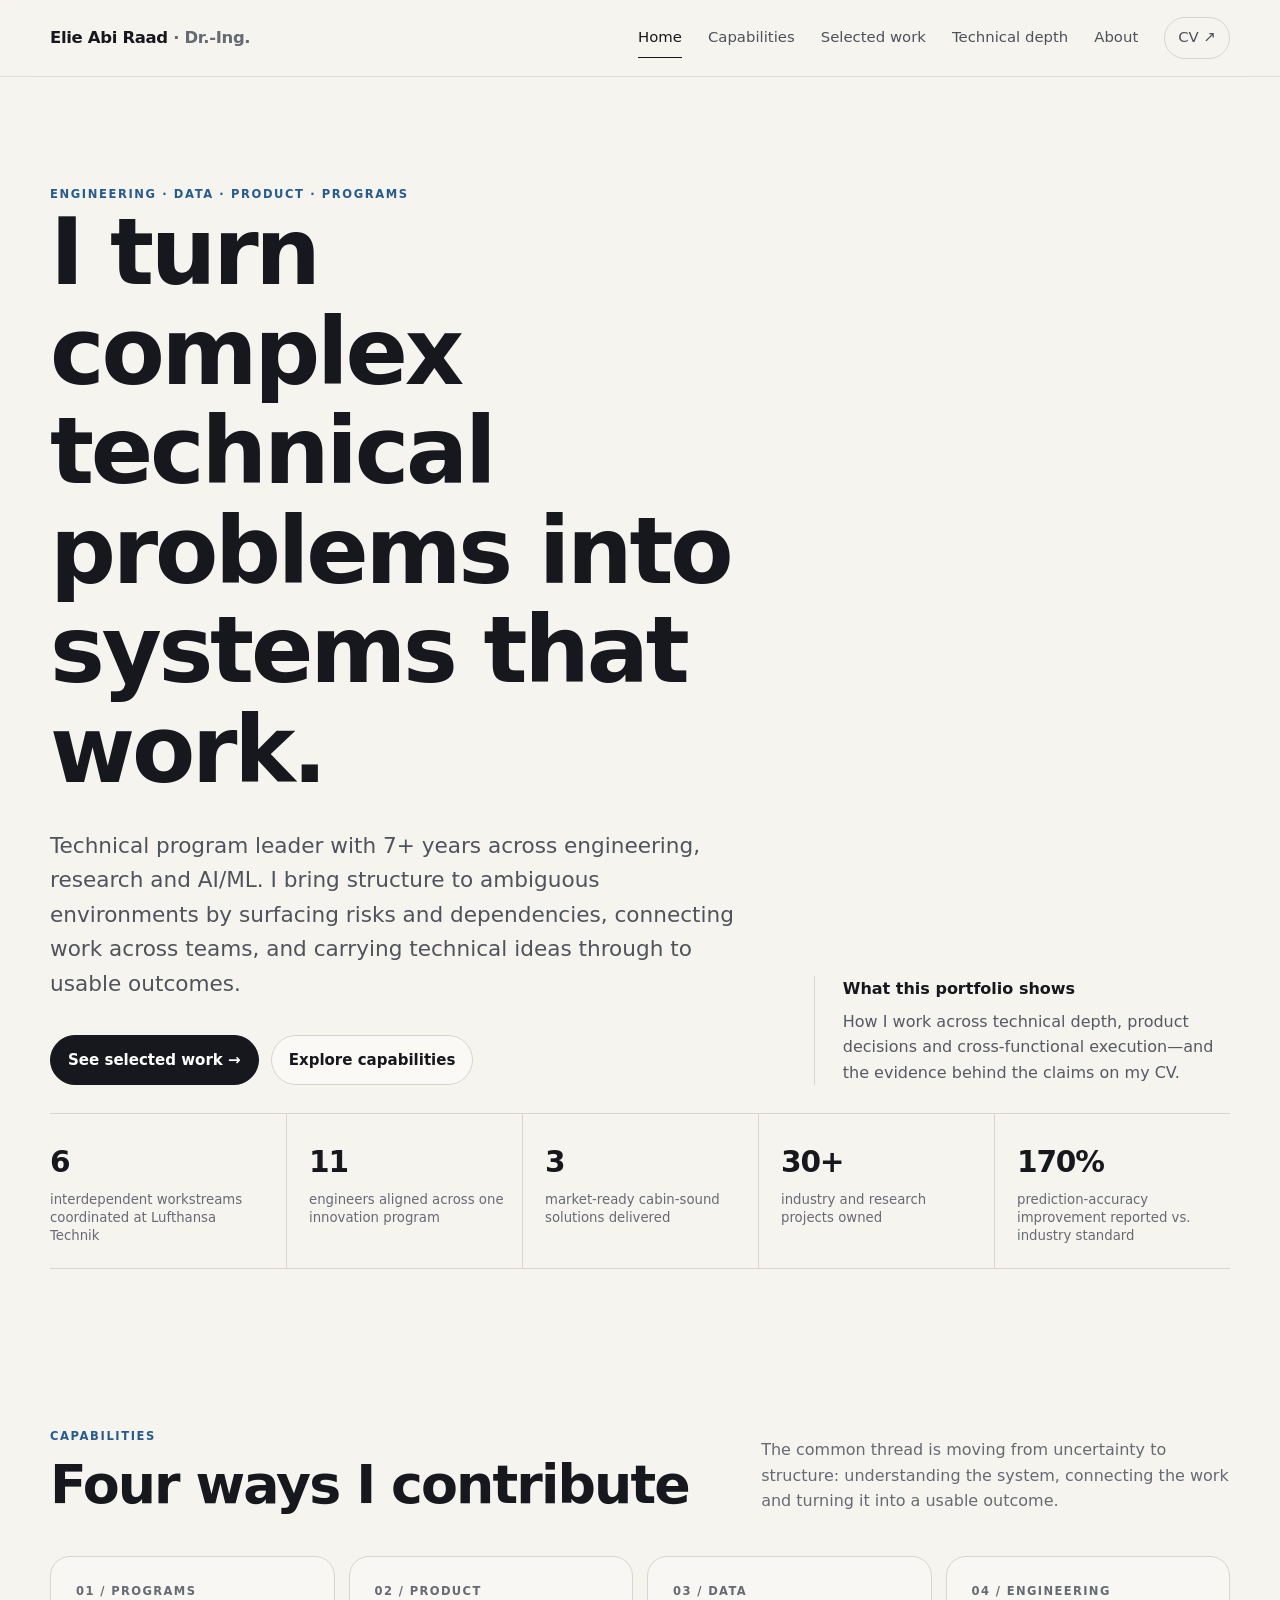
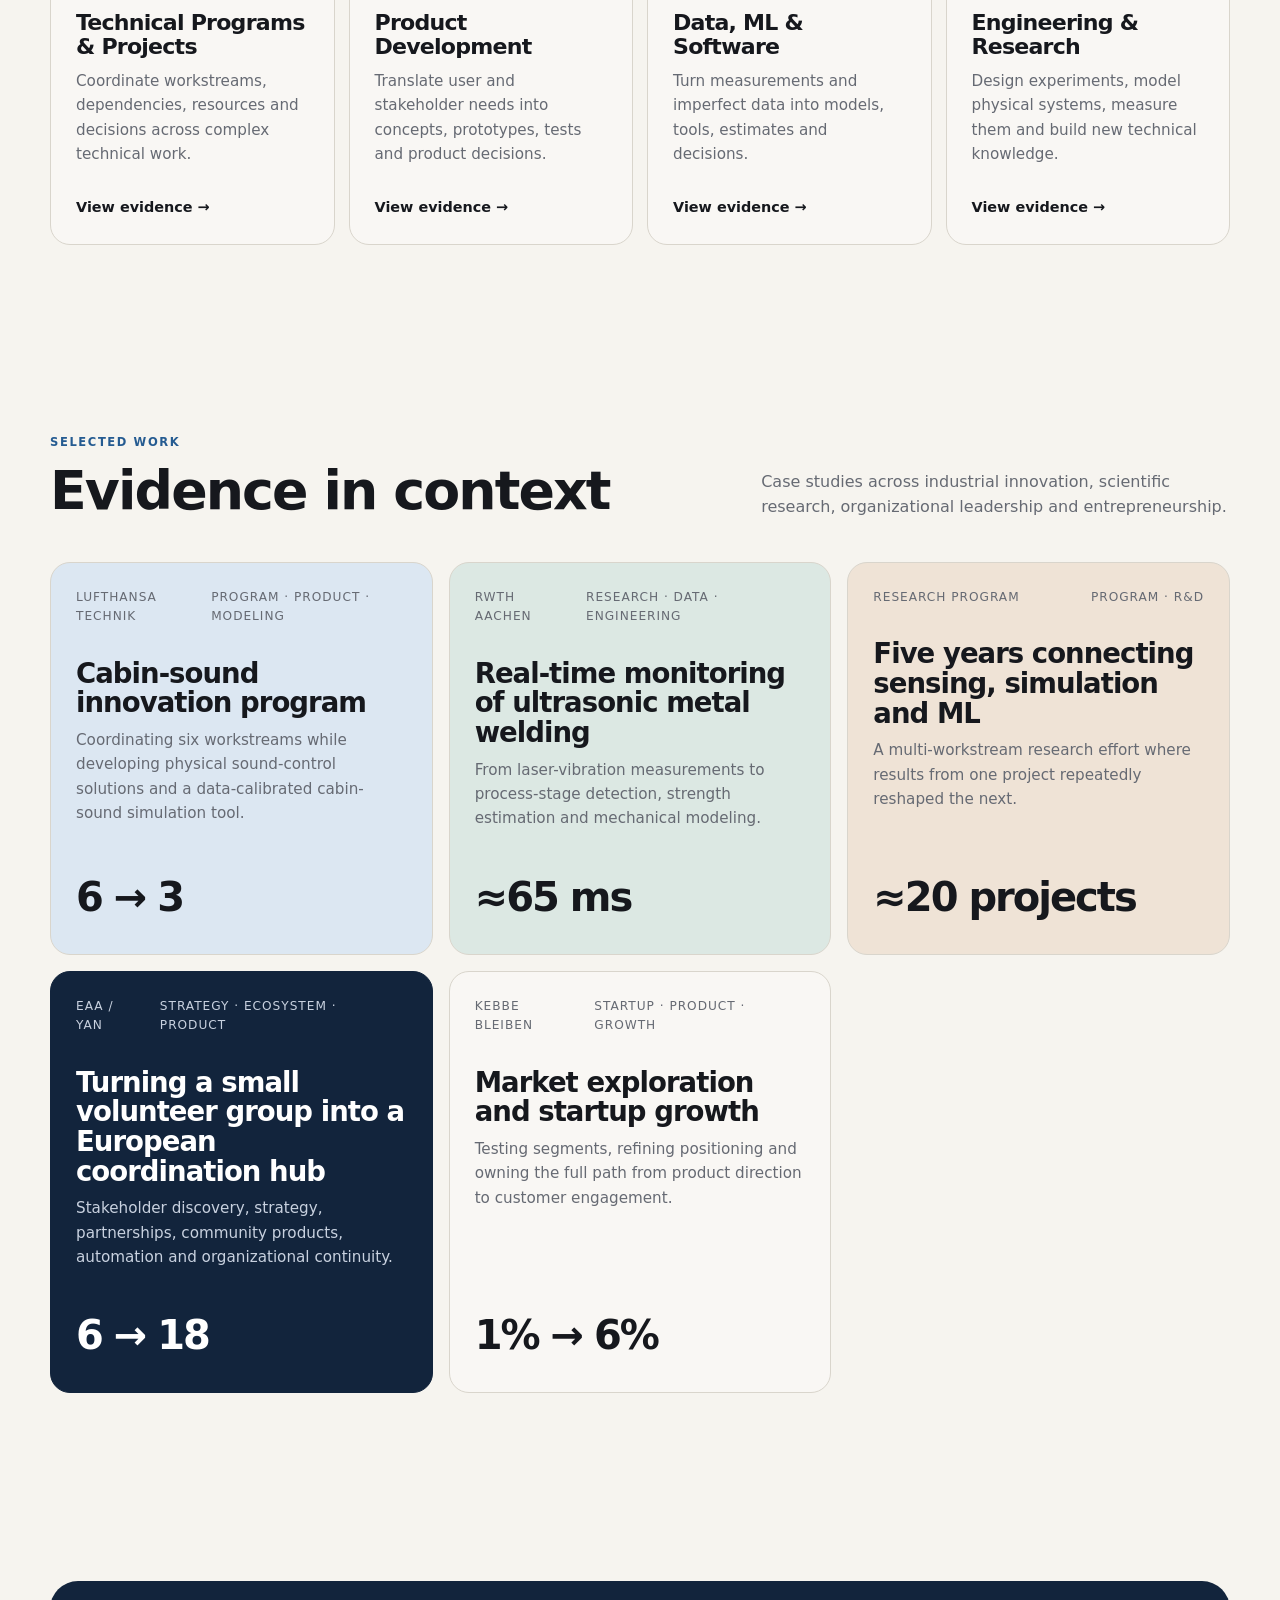
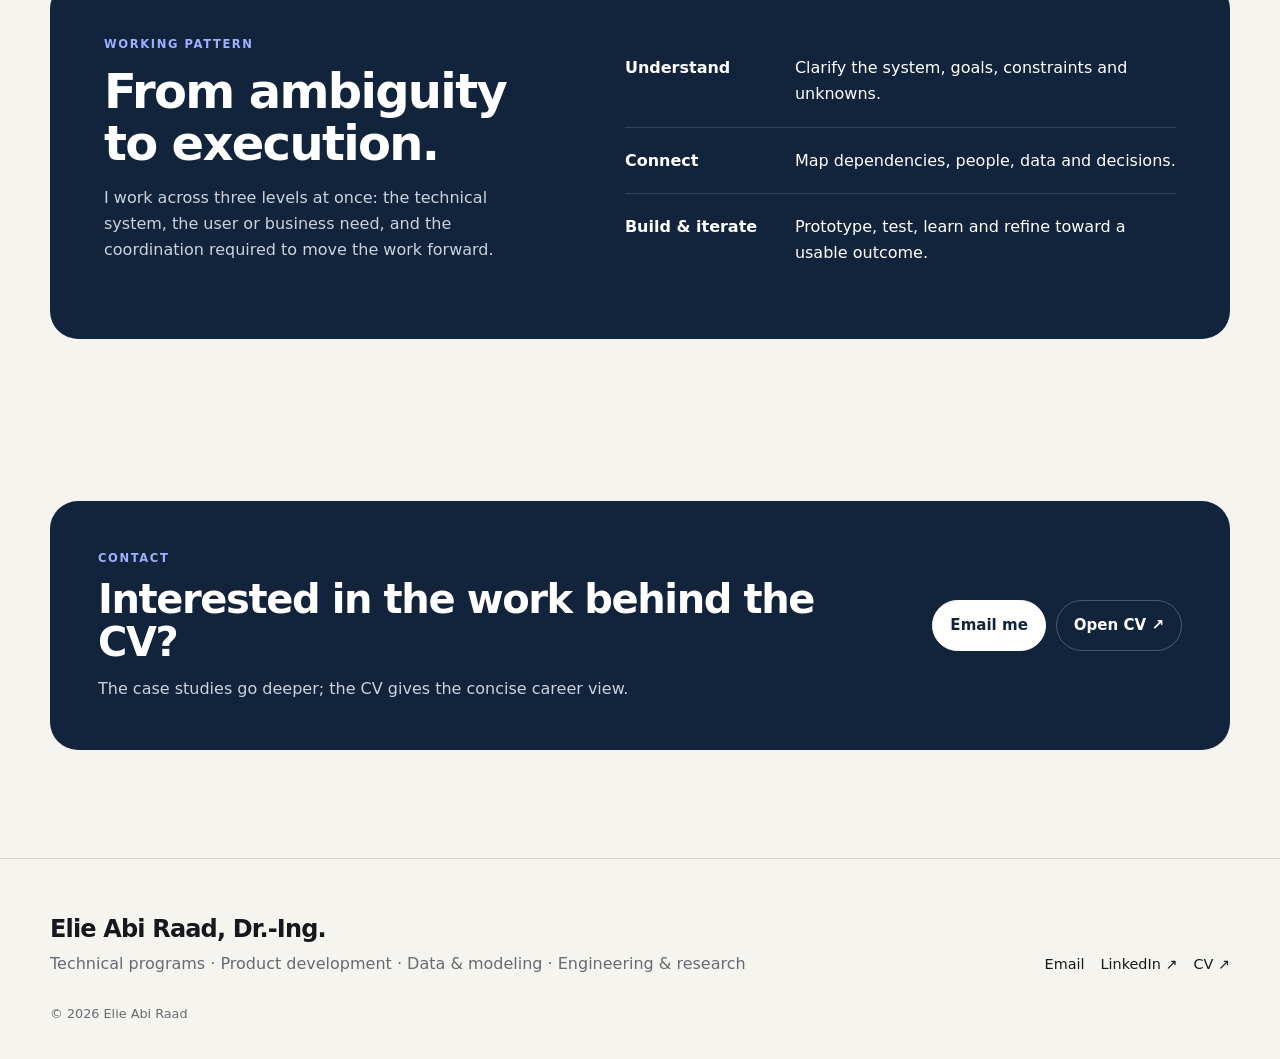
==== index.html @ b0525b2e "Add portfolio website" ====
<!doctype html><html lang="en"><head><meta charset="utf-8"><meta name="viewport" content="width=device-width,initial-scale=1"><title>Elie Abi Raad, Dr.-Ing. — Portfolio</title><meta name="description" content="Technical program, product, data and engineering portfolio of Elie Abi Raad, Dr.-Ing."><meta name="theme-color" content="#f6f4ef"><link rel="icon" href="assets/favicon.svg" type="image/svg+xml"><link rel="stylesheet" href="assets/styles.css"></head><body><nav class="nav"><div class="container nav-inner"><a class="brand" href="index.html">Elie Abi Raad <span>· Dr.-Ing.</span></a><button class="menu-btn" aria-label="Open navigation">☰</button><div class="nav-links"><a class="active" href="index.html">Home</a><a href="capabilities.html">Capabilities</a><a href="work.html">Selected work</a><a href="expertise.html">Technical depth</a><a href="about.html">About</a><a class="cv-link" href="Elie_Abi_Raad_CV.pdf" target="_blank">CV ↗</a></div></div></nav><main>
<section class="hero"><div class="container"><div class="hero-grid"><div><div class="kicker">Engineering · Data · Product · Programs</div><h1>I turn complex technical problems into systems that work.</h1><p class="lead">Technical program leader with 7+ years across engineering, research and AI/ML. I bring structure to ambiguous environments by surfacing risks and dependencies, connecting work across teams, and carrying technical ideas through to usable outcomes.</p><div class="hero-actions"><a class="btn primary" href="work.html">See selected work →</a><a class="btn ghost" href="capabilities.html">Explore capabilities</a></div></div><div class="hero-side"><strong>What this portfolio shows</strong>How I work across technical depth, product decisions and cross-functional execution—and the evidence behind the claims on my CV.</div></div><div class="proofbar"><div class="proof"><strong>6</strong><span>interdependent workstreams coordinated at Lufthansa Technik</span></div><div class="proof"><strong>11</strong><span>engineers aligned across one innovation program</span></div><div class="proof"><strong>3</strong><span>market-ready cabin-sound solutions delivered</span></div><div class="proof"><strong>30+</strong><span>industry and research projects owned</span></div><div class="proof"><strong>170%</strong><span>prediction-accuracy improvement reported vs. industry standard</span></div></div></div></section>
<section class="section"><div class="container"><div class="section-head"><div><div class="kicker">Capabilities</div><h2>Four ways I contribute</h2></div><p>The common thread is moving from uncertainty to structure: understanding the system, connecting the work and turning it into a usable outcome.</p></div><div class="grid-4">
<a class="card" href="capabilities.html#programs"><div><div class="num">01 / Programs</div><h3>Technical Programs &amp; Projects</h3><p>Coordinate workstreams, dependencies, resources and decisions across complex technical work.</p></div><span class="link">View evidence →</span></a>
<a class="card" href="capabilities.html#product"><div><div class="num">02 / Product</div><h3>Product Development</h3><p>Translate user and stakeholder needs into concepts, prototypes, tests and product decisions.</p></div><span class="link">View evidence →</span></a>
<a class="card" href="capabilities.html#data"><div><div class="num">03 / Data</div><h3>Data, ML &amp; Software</h3><p>Turn measurements and imperfect data into models, tools, estimates and decisions.</p></div><span class="link">View evidence →</span></a>
<a class="card" href="capabilities.html#engineering"><div><div class="num">04 / Engineering</div><h3>Engineering &amp; Research</h3><p>Design experiments, model physical systems, measure them and build new technical knowledge.</p></div><span class="link">View evidence →</span></a>
</div></div></section>
<section class="section"><div class="container"><div class="section-head"><div><div class="kicker">Selected work</div><h2>Evidence in context</h2></div><p>Case studies across industrial innovation, scientific research, organizational leadership and entrepreneurship.</p></div><div class="grid-3">
<a class="card project-card blue" href="work/lufthansa.html"><div><div class="eyebrow"><span>Lufthansa Technik</span><span>Program · Product · Modeling</span></div><h3>Cabin-sound innovation program</h3><p>Coordinating six workstreams while developing physical sound-control solutions and a data-calibrated cabin-sound simulation tool.</p></div><div class="metric">6 → 3</div></a>
<a class="card project-card green" href="work/usmw.html"><div><div class="eyebrow"><span>RWTH Aachen</span><span>Research · Data · Engineering</span></div><h3>Real-time monitoring of ultrasonic metal welding</h3><p>From laser-vibration measurements to process-stage detection, strength estimation and mechanical modeling.</p></div><div class="metric">≈65 ms</div></a>
<a class="card project-card warm" href="work/research-program.html"><div><div class="eyebrow"><span>Research program</span><span>Program · R&amp;D</span></div><h3>Five years connecting sensing, simulation and ML</h3><p>A multi-workstream research effort where results from one project repeatedly reshaped the next.</p></div><div class="metric">≈20 projects</div></a>
<a class="card project-card dark" href="work/yan.html"><div><div class="eyebrow"><span>EAA / YAN</span><span>Strategy · Ecosystem · Product</span></div><h3>Turning a small volunteer group into a European coordination hub</h3><p>Stakeholder discovery, strategy, partnerships, community products, automation and organizational continuity.</p></div><div class="metric">6 → 18</div></a>
<a class="card project-card" href="work/kebbe.html"><div><div class="eyebrow"><span>Kebbe Bleiben</span><span>Startup · Product · Growth</span></div><h3>Market exploration and startup growth</h3><p>Testing segments, refining positioning and owning the full path from product direction to customer engagement.</p></div><div class="metric">1% → 6%</div></a>
</div></div></section>
<section class="section"><div class="container"><div class="reading-path"><div><div class="kicker" style="color:#9eb0ff">Working pattern</div><h2 style="margin:12px 0 14px;font-size:3rem">From ambiguity to execution.</h2><p>I work across three levels at once: the technical system, the user or business need, and the coordination required to move the work forward.</p></div><div><div class="path-row"><strong>Understand</strong><span>Clarify the system, goals, constraints and unknowns.</span></div><div class="path-row"><strong>Connect</strong><span>Map dependencies, people, data and decisions.</span></div><div class="path-row"><strong>Build &amp; iterate</strong><span>Prototype, test, learn and refine toward a usable outcome.</span></div></div></div></div></section>
<section class="section tight"><div class="container"><div class="contact-card"><div><div class="kicker" style="color:#9eb0ff">Contact</div><h2 style="font-size:2.5rem;margin-top:10px">Interested in the work behind the CV?</h2><p>The case studies go deeper; the CV gives the concise career view.</p></div><div class="contact-links"><a class="btn primary" href="mailto:elie.abiraad.pm@gmail.com">Email me</a><a class="btn" href="Elie_Abi_Raad_CV.pdf" target="_blank">Open CV ↗</a></div></div></div></section>
</main><footer class="footer"><div class="container footer-grid"><div><h2>Elie Abi Raad, Dr.-Ing.</h2><p>Technical programs · Product development · Data &amp; modeling · Engineering &amp; research</p></div><div class="footer-links"><a href="mailto:elie.abiraad.pm@gmail.com">Email</a><a href="https://www.linkedin.com/in/elie-abi-raad" target="_blank" rel="noopener">LinkedIn ↗</a><a href="Elie_Abi_Raad_CV.pdf" target="_blank">CV ↗</a></div></div><div class="container small" style="margin-top:28px">© <span data-year></span> Elie Abi Raad</div></footer><script src="assets/script.js"></script></body></html>
---- assets/styles.css ----
:root{
  --bg:#f6f4ef; --paper:#fbfaf7; --ink:#16181d; --muted:#666a73; --line:#d9d5cc;
  --blue:#255b91; --blue2:#dce7f2; --navy:#12243c; --green:#315f54; --green2:#dce8e3;
  --warm:#8a5b34; --warm2:#efe3d6; --accent:#6c78c9; --shadow:0 18px 55px rgba(22,24,29,.08);
  --radius:20px; --max:1180px;
}
*{box-sizing:border-box}
html{scroll-behavior:smooth}
body{margin:0;background:var(--bg);color:var(--ink);font-family:Inter,ui-sans-serif,system-ui,-apple-system,BlinkMacSystemFont,"Segoe UI",sans-serif;line-height:1.6}
a{color:inherit;text-decoration:none}
img{display:block;max-width:100%}
button{font:inherit}
.container{width:min(var(--max),calc(100% - 40px));margin:0 auto}
.nav{position:sticky;top:0;z-index:50;background:rgba(246,244,239,.92);backdrop-filter:blur(14px);border-bottom:1px solid rgba(217,213,204,.7)}
.nav-inner{height:76px;display:flex;align-items:center;justify-content:space-between;gap:24px}
.brand{font-weight:760;letter-spacing:-.02em;font-size:1.03rem;white-space:nowrap}
.brand span{font-weight:560;color:var(--muted)}
.nav-links{display:flex;align-items:center;gap:26px;font-size:.93rem;color:#4d5159}
.nav-links a{padding:8px 0;border-bottom:1px solid transparent}
.nav-links a:hover,.nav-links a.active{color:var(--ink);border-bottom-color:var(--ink)}
.nav-links .cv-link{border:1px solid var(--line);padding:8px 13px;border-radius:999px}
.nav-links .cv-link:hover{border-color:var(--ink)}
.menu-btn{display:none;border:0;background:none;font-size:1.4rem;cursor:pointer}
.hero{padding:108px 0 64px}
.hero-grid{display:grid;grid-template-columns:1.25fr .75fr;gap:70px;align-items:end}
.kicker{text-transform:uppercase;letter-spacing:.14em;font-size:.72rem;font-weight:760;color:var(--blue)}
h1,h2,h3{margin:0;line-height:1.08;letter-spacing:-.035em}
h1{font-size:clamp(3.15rem,7.2vw,6.3rem);max-width:930px}
.hero .lead{font-size:clamp(1.1rem,2.1vw,1.35rem);color:#4f535b;max-width:730px;margin:28px 0 0}
.hero-side{border-left:1px solid var(--line);padding-left:28px;color:#555962}
.hero-side strong{display:block;color:var(--ink);font-size:1rem;margin-bottom:7px}
.hero-actions{display:flex;flex-wrap:wrap;gap:12px;margin-top:34px}
.btn{display:inline-flex;align-items:center;justify-content:center;gap:8px;padding:12px 17px;border-radius:999px;border:1px solid var(--line);font-weight:680;font-size:.94rem;transition:.18s ease}
.btn:hover{transform:translateY(-1px);border-color:#9f9a90}
.btn.primary{background:var(--ink);color:white;border-color:var(--ink)}
.btn.ghost{background:rgba(255,255,255,.4)}
.proofbar{display:grid;grid-template-columns:repeat(5,1fr);border-top:1px solid var(--line);border-bottom:1px solid var(--line);margin:28px 0 0}
.proof{padding:25px 18px 24px 0}
.proof+.proof{border-left:1px solid var(--line);padding-left:22px}
.proof strong{display:block;font-size:1.85rem;letter-spacing:-.04em}
.proof span{display:block;color:var(--muted);font-size:.83rem;line-height:1.35;margin-top:4px}
.section{padding:94px 0}
.section.tight{padding:68px 0}
.section-head{display:grid;grid-template-columns:1fr .72fr;gap:60px;align-items:end;margin-bottom:42px}
.section-head h2{font-size:clamp(2.25rem,4.2vw,4rem);margin-top:10px}
.section-head p{color:var(--muted);margin:0;max-width:520px}
.grid-4{display:grid;grid-template-columns:repeat(4,1fr);gap:14px}
.grid-3{display:grid;grid-template-columns:repeat(3,1fr);gap:16px}
.card{border:1px solid var(--line);border-radius:var(--radius);padding:25px;background:rgba(255,255,255,.28);min-height:250px;display:flex;flex-direction:column;justify-content:space-between;transition:.2s ease}
.card:hover{transform:translateY(-3px);box-shadow:var(--shadow);background:var(--paper)}
.card h3{font-size:1.38rem;margin:11px 0 10px}
.card p{color:var(--muted);margin:0;font-size:.95rem}
.num{font-size:.72rem;text-transform:uppercase;letter-spacing:.12em;color:var(--muted);font-weight:750}
.link{font-weight:700;font-size:.9rem;margin-top:30px}
.project-card{min-height:330px}
.project-card .eyebrow{display:flex;justify-content:space-between;gap:15px;color:var(--muted);font-size:.76rem;text-transform:uppercase;letter-spacing:.08em}
.project-card h3{font-size:1.72rem;margin-top:32px}
.project-card .metric{font-size:2.5rem;letter-spacing:-.05em;font-weight:760;margin-top:34px}
.project-card.blue{background:var(--blue2)} .project-card.green{background:var(--green2)} .project-card.warm{background:var(--warm2)} .project-card.dark{background:var(--navy);color:white;border-color:var(--navy)} .project-card.dark p,.project-card.dark .eyebrow{color:#c8d1df}
.reading-path{border-radius:28px;background:var(--navy);color:#fff;padding:54px;display:grid;grid-template-columns:.9fr 1.1fr;gap:70px}
.reading-path p{color:#cbd3de}
.path-row{display:grid;grid-template-columns:150px 1fr;gap:20px;padding:20px 0;border-bottom:1px solid rgba(255,255,255,.14)}
.path-row:last-child{border-bottom:0}
.page-hero{padding:96px 0 65px;border-bottom:1px solid var(--line)}
.page-hero h1{font-size:clamp(2.8rem,5.8vw,5.25rem);max-width:1000px;margin-top:12px}
.page-hero p{max-width:780px;font-size:1.15rem;color:var(--muted);margin:25px 0 0}
.cap-block{display:grid;grid-template-columns:.42fr 1fr;gap:70px;padding:62px 0;border-bottom:1px solid var(--line)}
.cap-block h2{font-size:2.25rem;margin-top:8px}
.cap-list{display:grid;grid-template-columns:1fr 1fr;gap:0 40px;padding:0;margin:0;list-style:none}
.cap-list li{padding:15px 0;border-bottom:1px solid var(--line)}
.evidence{display:flex;flex-wrap:wrap;gap:8px;margin-top:24px}
.pill,.tag{display:inline-flex;border:1px solid var(--line);border-radius:999px;padding:7px 11px;font-size:.79rem;background:rgba(255,255,255,.35)}
.pill:hover{border-color:var(--ink)}
.filters{display:flex;flex-wrap:wrap;gap:8px;margin-bottom:30px}
.filter-btn{border:1px solid var(--line);background:transparent;border-radius:999px;padding:8px 13px;cursor:pointer;color:#5f6269}
.filter-btn.active,.filter-btn:hover{background:var(--ink);color:white;border-color:var(--ink)}
.work-grid{display:grid;grid-template-columns:1fr 1fr;gap:16px}
.work-card{border:1px solid var(--line);border-radius:var(--radius);padding:28px;min-height:330px;display:flex;flex-direction:column;justify-content:space-between;background:rgba(255,255,255,.28);transition:.2s ease}
.work-card:hover{transform:translateY(-3px);box-shadow:var(--shadow);background:var(--paper)}
.work-card h3{font-size:1.75rem;margin:14px 0 14px}
.work-card p{color:var(--muted);margin:0}
.tags{display:flex;gap:7px;flex-wrap:wrap;margin-top:24px}
.work-card>strong{margin-top:32px}
.case-hero{padding:88px 0 54px}
.case-hero h1{font-size:clamp(2.8rem,6vw,5.5rem);max-width:1040px;margin-top:12px}
.case-sub{display:grid;grid-template-columns:1fr .58fr;gap:70px;margin-top:28px}
.case-sub .lead{font-size:1.18rem;color:#50545c;margin:0}
.case-meta{display:grid;grid-template-columns:1fr 1fr;gap:18px;border-left:1px solid var(--line);padding-left:28px}
.meta-item small{display:block;text-transform:uppercase;letter-spacing:.1em;color:var(--muted);font-size:.67rem;font-weight:740}.meta-item strong{display:block;margin-top:5px}
.case-body{display:grid;grid-template-columns:250px 1fr;gap:70px;padding:64px 0 95px}
.case-toc{position:sticky;top:105px;align-self:start;font-size:.86rem;color:var(--muted)}
.case-toc a{display:block;padding:8px 0}.case-toc a:hover{color:var(--ink)}
.case-content section{padding:0 0 72px;scroll-margin-top:105px}
.case-content h2{font-size:2.35rem;margin-bottom:20px}
.case-content h3{font-size:1.35rem;margin:30px 0 12px}
.case-content p{font-size:1.03rem;color:#474b53;max-width:820px}
.case-content ul{color:#474b53;padding-left:1.2rem;max-width:820px}
.case-content li{margin:8px 0}
.stat-grid{display:grid;grid-template-columns:repeat(4,1fr);gap:12px;margin:28px 0}
.stat{border:1px solid var(--line);border-radius:16px;padding:20px;background:rgba(255,255,255,.3)}
.stat strong{font-size:1.75rem;display:block;letter-spacing:-.04em}.stat span{font-size:.78rem;color:var(--muted);display:block;margin-top:4px}
.diagram{border:1px solid var(--line);border-radius:20px;padding:28px;background:var(--paper);margin:28px 0;overflow:auto}
.flow{display:flex;align-items:stretch;gap:8px;min-width:690px}
.flow .node{flex:1;border:1px solid var(--line);border-radius:14px;padding:15px;background:white;font-size:.85rem}.flow .arrow{align-self:center;color:#8b8d93;font-weight:800}
.program-map{display:grid;grid-template-columns:repeat(3,1fr);gap:10px;margin:28px 0}
.program-map .node{border:1px solid var(--line);border-radius:15px;padding:17px;background:rgba(255,255,255,.5)}
.program-map strong{display:block;margin-bottom:4px}.program-map span{font-size:.82rem;color:var(--muted)}
.callout{border-left:3px solid var(--blue);padding:4px 0 4px 22px;margin:28px 0;max-width:820px}.callout strong{display:block;margin-bottom:5px}.callout p{margin:0}
.figure-grid{display:grid;grid-template-columns:1fr 1fr;gap:16px;margin:30px 0}
.figure{border:1px solid var(--line);border-radius:18px;overflow:hidden;background:white}
.figure img{width:100%;height:320px;object-fit:cover;background:#fff}.figure.tall img{height:420px;object-fit:contain;padding:10px}
.figure figcaption{padding:13px 16px;color:var(--muted);font-size:.78rem;border-top:1px solid var(--line)}
.source-list{padding:0;margin:18px 0 0;list-style:none}.source-list li{padding:9px 0;border-bottom:1px solid var(--line)}.source-list a{text-decoration:underline;text-underline-offset:3px}
.expertise-grid{display:grid;grid-template-columns:repeat(2,1fr);gap:16px}
.expertise-card{border:1px solid var(--line);border-radius:20px;padding:28px;min-height:260px;background:rgba(255,255,255,.28)}
.expertise-card h3{font-size:1.65rem;margin:12px 0}.expertise-card p{color:var(--muted)}
.timeline{margin-top:35px}
.timeline-item{display:grid;grid-template-columns:180px 1fr;gap:32px;padding:25px 0;border-top:1px solid var(--line)}
.timeline-item .date{color:var(--muted);font-size:.88rem}.timeline-item h3{font-size:1.25rem;margin-bottom:7px}.timeline-item p{margin:0;color:var(--muted)}
.contact-card{border-radius:28px;background:var(--navy);color:white;padding:48px;display:grid;grid-template-columns:1fr auto;gap:40px;align-items:center}
.contact-card p{color:#cbd3de;margin:12px 0 0}.contact-links{display:flex;flex-wrap:wrap;gap:10px}.contact-card .btn{border-color:rgba(255,255,255,.24);color:white}.contact-card .btn.primary{background:white;color:var(--navy);border-color:white}
.footer{padding:58px 0 34px;border-top:1px solid var(--line);margin-top:40px}
.footer-grid{display:flex;justify-content:space-between;align-items:end;gap:30px}.footer h2{font-size:1.5rem}.footer p{color:var(--muted);margin:8px 0 0}.footer-links{display:flex;gap:16px;flex-wrap:wrap;font-size:.9rem}.small{font-size:.8rem;color:var(--muted)}
@media(max-width:900px){
  .menu-btn{display:block}.nav-links{display:none;position:absolute;left:20px;right:20px;top:68px;background:var(--paper);border:1px solid var(--line);border-radius:16px;padding:16px;box-shadow:var(--shadow);flex-direction:column;align-items:stretch;gap:3px}.nav-links.open{display:flex}.nav-links a{padding:10px 8px}
  .hero{padding-top:72px}.hero-grid,.section-head,.reading-path,.case-sub,.case-body,.cap-block,.contact-card{grid-template-columns:1fr;gap:30px}.hero-side,.case-meta{border-left:0;border-top:1px solid var(--line);padding:24px 0 0}.case-body{padding-top:38px}.case-toc{display:none}
  .grid-4{grid-template-columns:1fr 1fr}.grid-3{grid-template-columns:1fr 1fr}.proofbar{grid-template-columns:repeat(2,1fr)}.proof:nth-child(odd){border-left:0;padding-left:0}.proof:nth-child(even){border-left:1px solid var(--line);padding-left:18px}.proof:last-child{border-top:1px solid var(--line)}
  .stat-grid{grid-template-columns:1fr 1fr}.program-map{grid-template-columns:1fr 1fr}.work-grid{grid-template-columns:1fr}.figure-grid{grid-template-columns:1fr}.expertise-grid{grid-template-columns:1fr}.timeline-item{grid-template-columns:1fr;gap:5px}
}
@media(max-width:600px){
  .container{width:min(var(--max),calc(100% - 28px))}.nav-inner{height:68px}.brand{font-size:.92rem}.brand span{display:none}
  h1{font-size:3rem}.grid-4,.grid-3{grid-template-columns:1fr}.section{padding:70px 0}.proofbar{grid-template-columns:1fr}.proof,.proof:nth-child(even),.proof:nth-child(odd){border-left:0!important;border-top:1px solid var(--line);padding:18px 0}.proof:first-child{border-top:0}.cap-list{grid-template-columns:1fr}.stat-grid,.program-map{grid-template-columns:1fr}.reading-path{padding:32px}.path-row{grid-template-columns:1fr;gap:5px}.case-meta{grid-template-columns:1fr}.figure img{height:auto}.figure.tall img{height:auto}.contact-card{padding:32px}.footer-grid{align-items:flex-start;flex-direction:column}
}
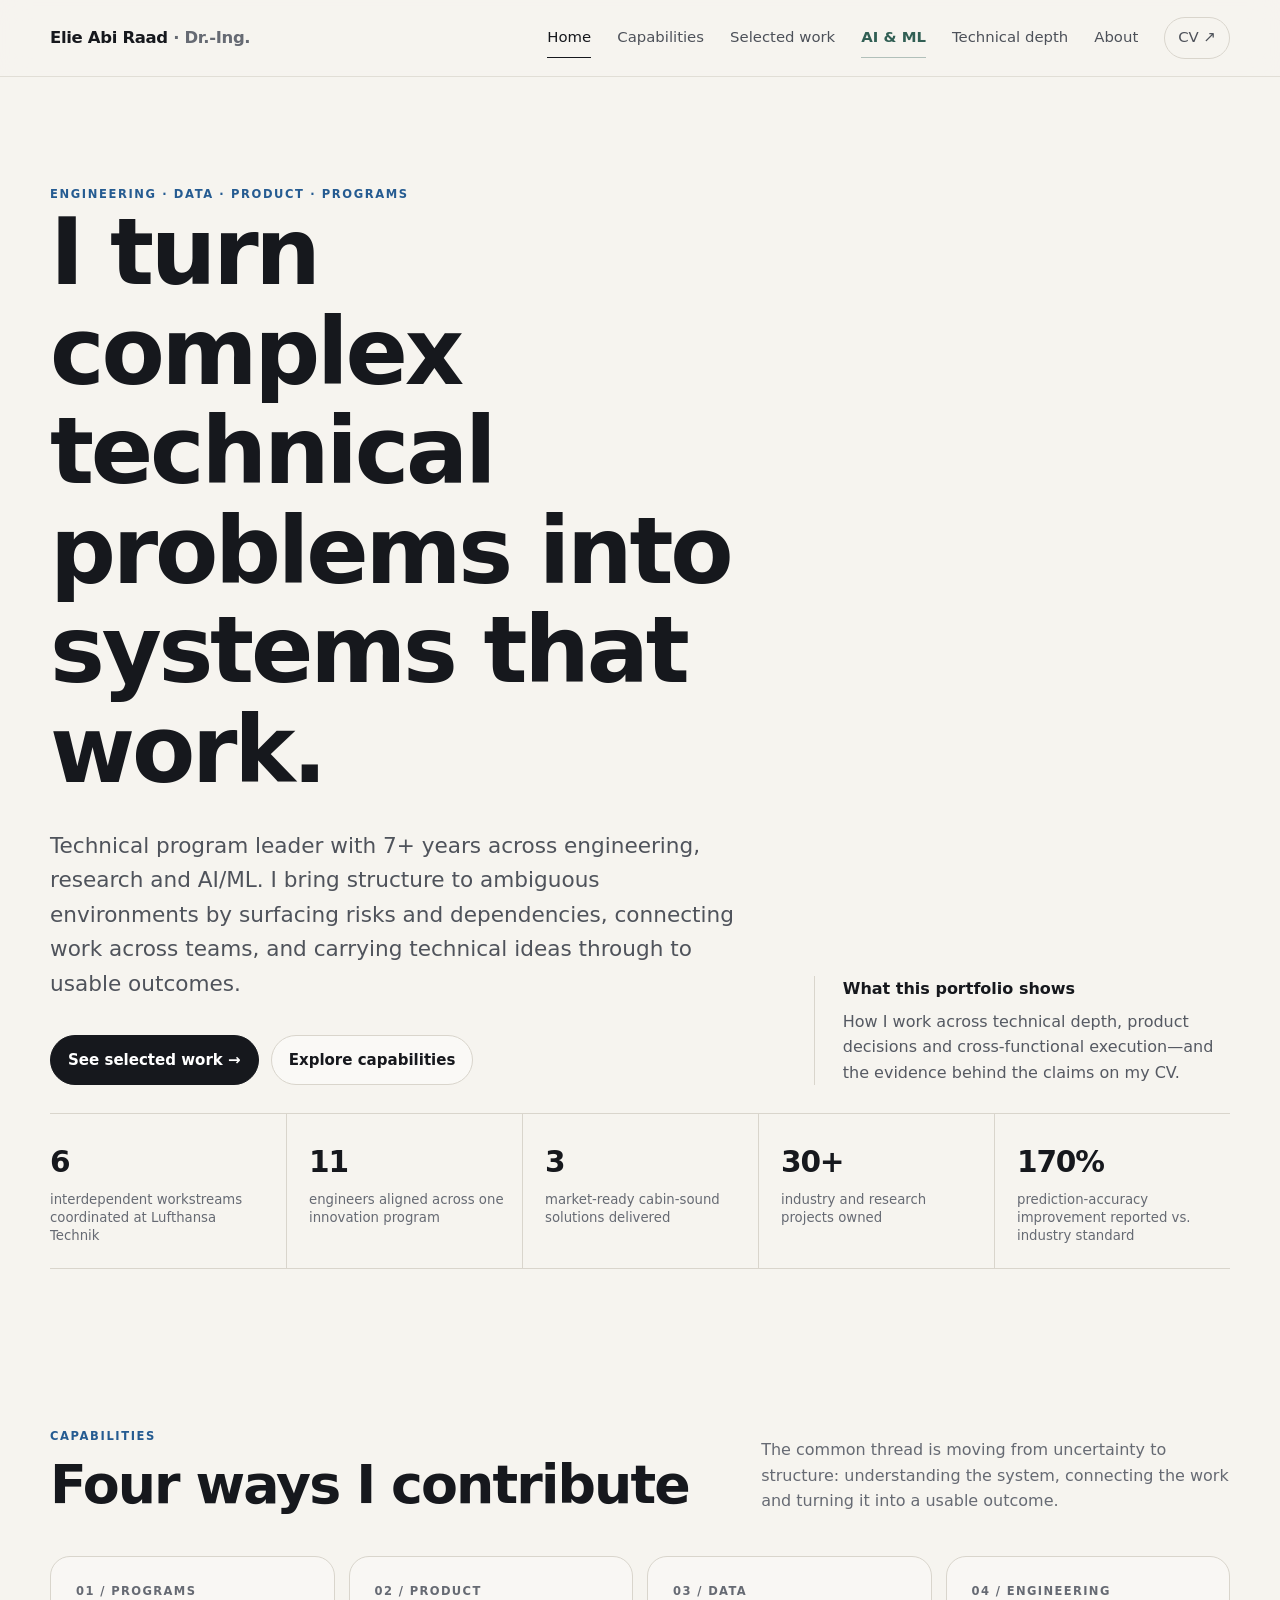
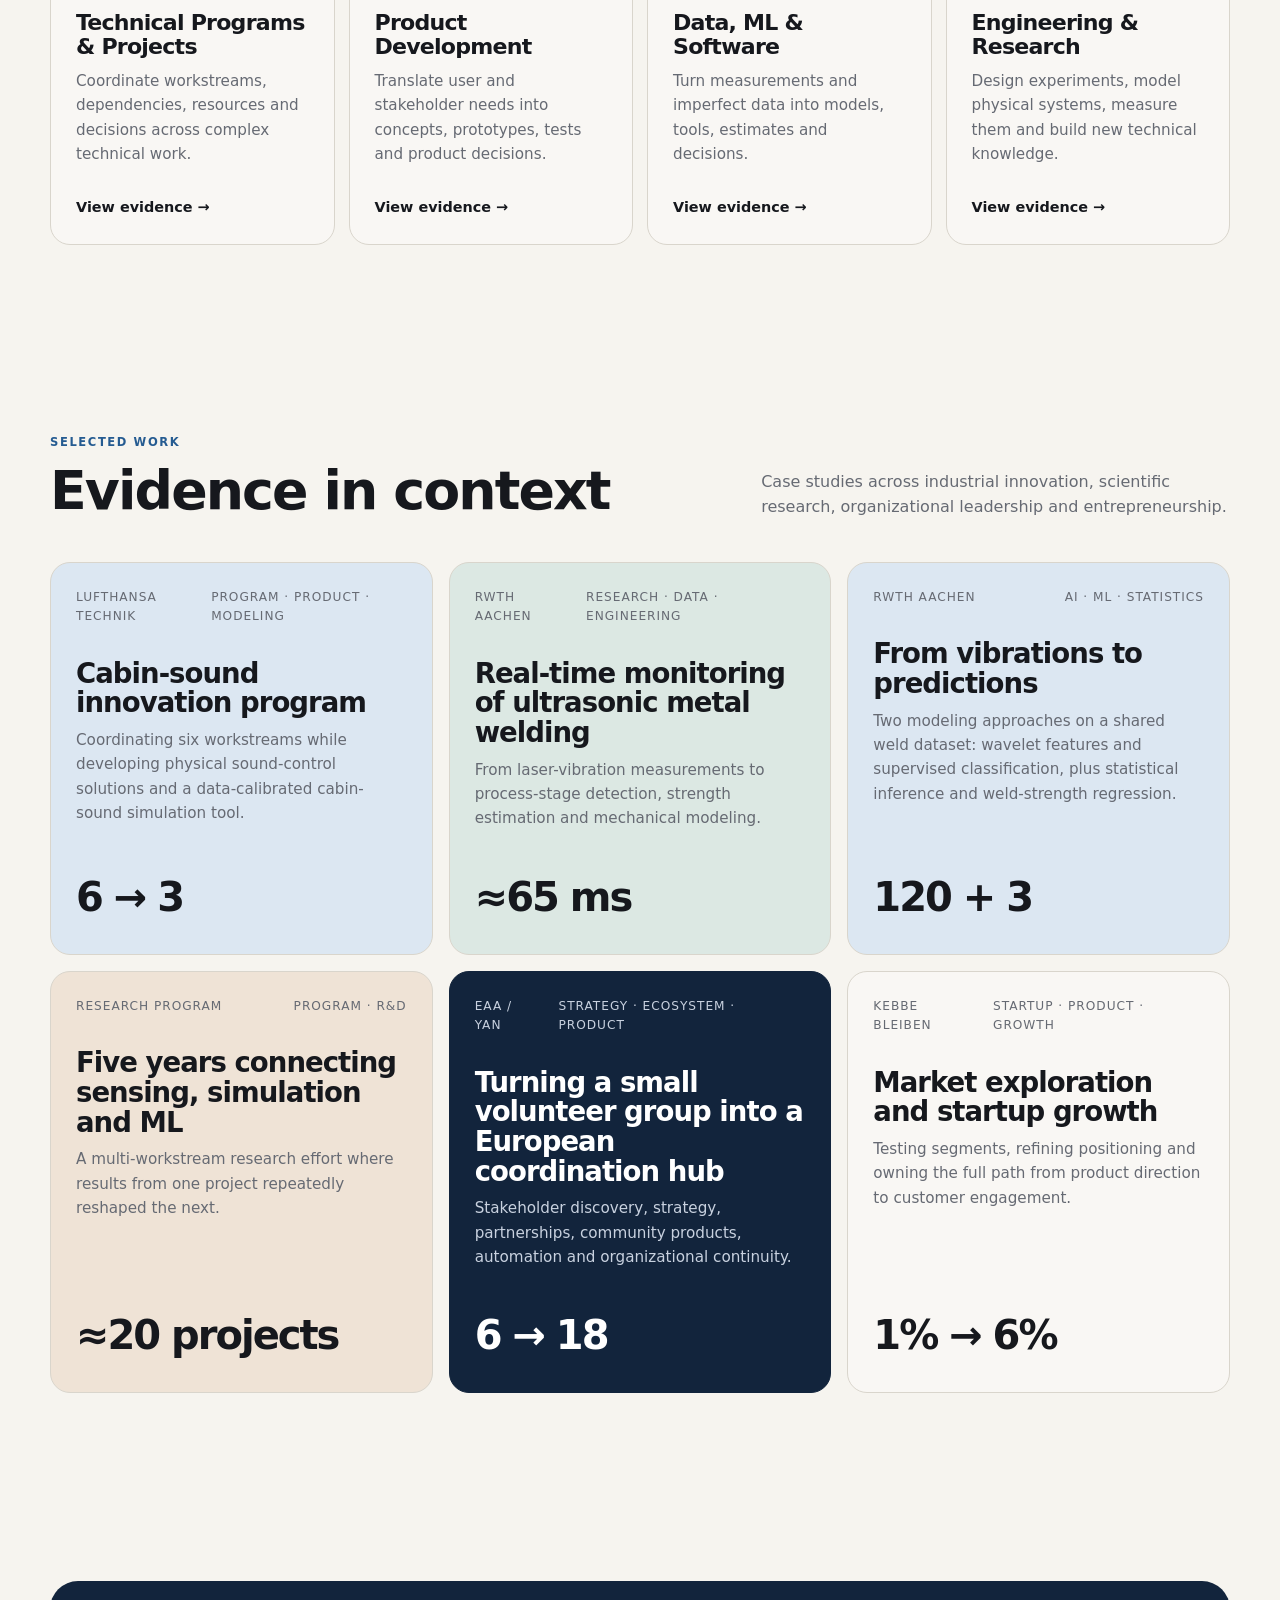
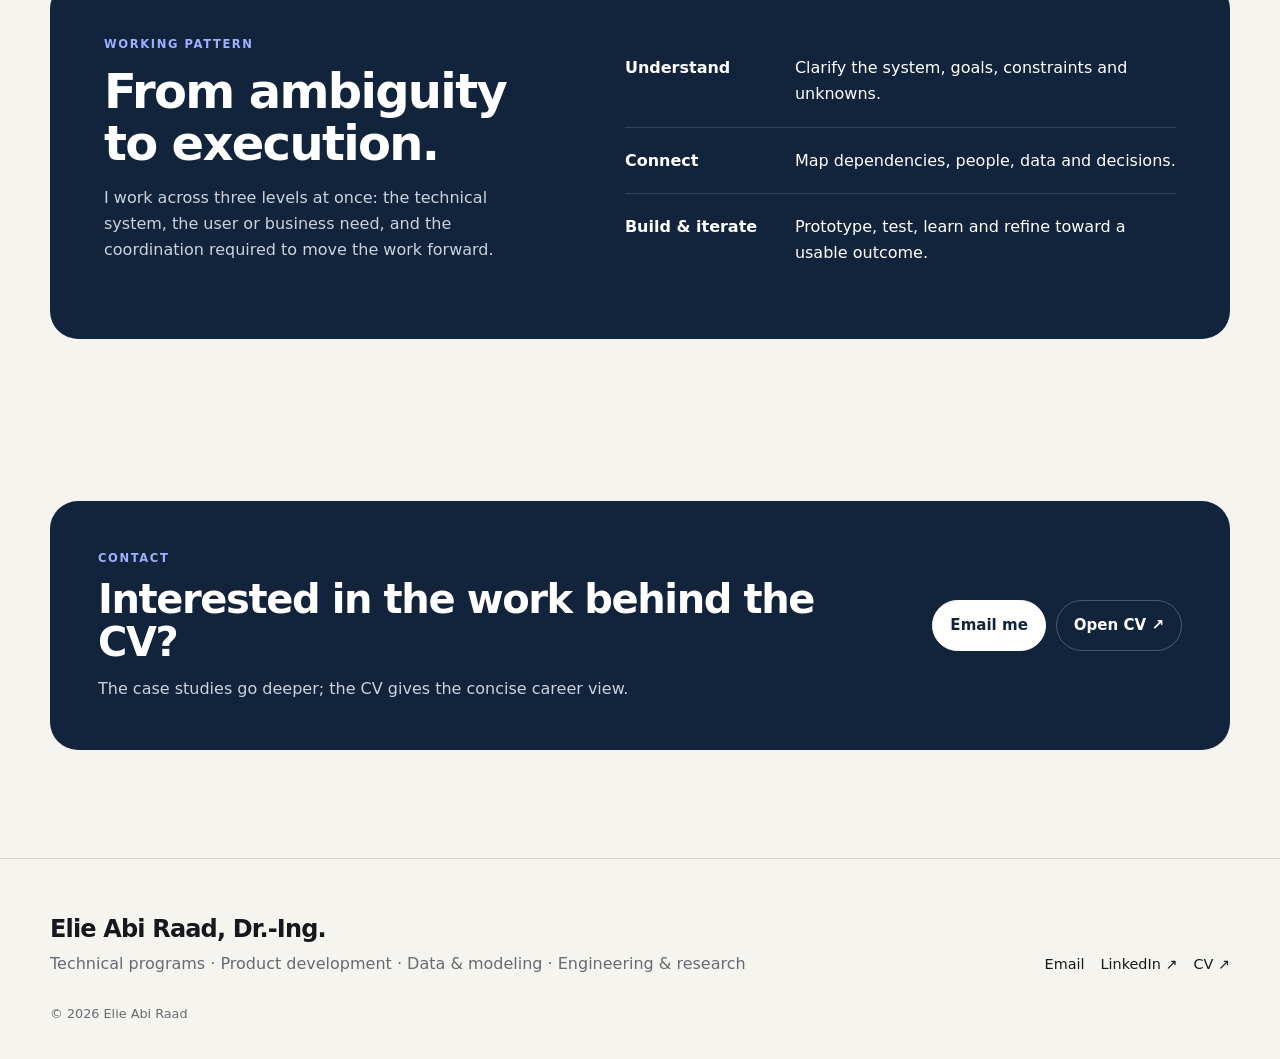
==== commit fe79c0b3: "Adding a page describing ML/AI Adding a page describing ML/AI based on my phd chapter 5 and on the d" ====
--- a/index.html
+++ b/index.html
@@ -1,4 +1,4 @@
-<!doctype html><html lang="en"><head><meta charset="utf-8"><meta name="viewport" content="width=device-width,initial-scale=1"><title>Elie Abi Raad, Dr.-Ing. — Portfolio</title><meta name="description" content="Technical program, product, data and engineering portfolio of Elie Abi Raad, Dr.-Ing."><meta name="theme-color" content="#f6f4ef"><link rel="icon" href="assets/favicon.svg" type="image/svg+xml"><link rel="stylesheet" href="assets/styles.css"></head><body><nav class="nav"><div class="container nav-inner"><a class="brand" href="index.html">Elie Abi Raad <span>· Dr.-Ing.</span></a><button class="menu-btn" aria-label="Open navigation">☰</button><div class="nav-links"><a class="active" href="index.html">Home</a><a href="capabilities.html">Capabilities</a><a href="work.html">Selected work</a><a href="expertise.html">Technical depth</a><a href="about.html">About</a><a class="cv-link" href="Elie_Abi_Raad_CV.pdf" target="_blank">CV ↗</a></div></div></nav><main>
+<!doctype html><html lang="en"><head><meta charset="utf-8"><meta name="viewport" content="width=device-width,initial-scale=1"><title>Elie Abi Raad, Dr.-Ing. — Portfolio</title><meta name="description" content="Technical program, product, data and engineering portfolio of Elie Abi Raad, Dr.-Ing."><meta name="theme-color" content="#f6f4ef"><link rel="icon" href="assets/favicon.svg" type="image/svg+xml"><link rel="stylesheet" href="assets/styles.css"></head><body><nav class="nav"><div class="container nav-inner"><a class="brand" href="index.html">Elie Abi Raad <span>· Dr.-Ing.</span></a><button class="menu-btn" aria-label="Open navigation">☰</button><div class="nav-links"><a class="active" href="index.html">Home</a><a href="capabilities.html">Capabilities</a><a href="work.html">Selected work</a><a class="ai-nav-link" href="work/machine-learning.html">AI &amp; ML</a><a href="expertise.html">Technical depth</a><a href="about.html">About</a><a class="cv-link" href="Elie_Abi_Raad_CV.pdf" target="_blank">CV ↗</a></div></div></nav><main>
 <section class="hero"><div class="container"><div class="hero-grid"><div><div class="kicker">Engineering · Data · Product · Programs</div><h1>I turn complex technical problems into systems that work.</h1><p class="lead">Technical program leader with 7+ years across engineering, research and AI/ML. I bring structure to ambiguous environments by surfacing risks and dependencies, connecting work across teams, and carrying technical ideas through to usable outcomes.</p><div class="hero-actions"><a class="btn primary" href="work.html">See selected work →</a><a class="btn ghost" href="capabilities.html">Explore capabilities</a></div></div><div class="hero-side"><strong>What this portfolio shows</strong>How I work across technical depth, product decisions and cross-functional execution—and the evidence behind the claims on my CV.</div></div><div class="proofbar"><div class="proof"><strong>6</strong><span>interdependent workstreams coordinated at Lufthansa Technik</span></div><div class="proof"><strong>11</strong><span>engineers aligned across one innovation program</span></div><div class="proof"><strong>3</strong><span>market-ready cabin-sound solutions delivered</span></div><div class="proof"><strong>30+</strong><span>industry and research projects owned</span></div><div class="proof"><strong>170%</strong><span>prediction-accuracy improvement reported vs. industry standard</span></div></div></div></section>
 <section class="section"><div class="container"><div class="section-head"><div><div class="kicker">Capabilities</div><h2>Four ways I contribute</h2></div><p>The common thread is moving from uncertainty to structure: understanding the system, connecting the work and turning it into a usable outcome.</p></div><div class="grid-4">
 <a class="card" href="capabilities.html#programs"><div><div class="num">01 / Programs</div><h3>Technical Programs &amp; Projects</h3><p>Coordinate workstreams, dependencies, resources and decisions across complex technical work.</p></div><span class="link">View evidence →</span></a>
@@ -9,6 +9,7 @@
 <section class="section"><div class="container"><div class="section-head"><div><div class="kicker">Selected work</div><h2>Evidence in context</h2></div><p>Case studies across industrial innovation, scientific research, organizational leadership and entrepreneurship.</p></div><div class="grid-3">
 <a class="card project-card blue" href="work/lufthansa.html"><div><div class="eyebrow"><span>Lufthansa Technik</span><span>Program · Product · Modeling</span></div><h3>Cabin-sound innovation program</h3><p>Coordinating six workstreams while developing physical sound-control solutions and a data-calibrated cabin-sound simulation tool.</p></div><div class="metric">6 → 3</div></a>
 <a class="card project-card green" href="work/usmw.html"><div><div class="eyebrow"><span>RWTH Aachen</span><span>Research · Data · Engineering</span></div><h3>Real-time monitoring of ultrasonic metal welding</h3><p>From laser-vibration measurements to process-stage detection, strength estimation and mechanical modeling.</p></div><div class="metric">≈65 ms</div></a>
+<a class="card project-card blue" href="work/machine-learning.html"><div><div class="eyebrow"><span>RWTH Aachen</span><span>AI · ML · Statistics</span></div><h3>From vibrations to predictions</h3><p>Two modeling approaches on a shared weld dataset: wavelet features and supervised classification, plus statistical inference and weld-strength regression.</p></div><div class="metric">120 + 3</div></a>
 <a class="card project-card warm" href="work/research-program.html"><div><div class="eyebrow"><span>Research program</span><span>Program · R&amp;D</span></div><h3>Five years connecting sensing, simulation and ML</h3><p>A multi-workstream research effort where results from one project repeatedly reshaped the next.</p></div><div class="metric">≈20 projects</div></a>
 <a class="card project-card dark" href="work/yan.html"><div><div class="eyebrow"><span>EAA / YAN</span><span>Strategy · Ecosystem · Product</span></div><h3>Turning a small volunteer group into a European coordination hub</h3><p>Stakeholder discovery, strategy, partnerships, community products, automation and organizational continuity.</p></div><div class="metric">6 → 18</div></a>
 <a class="card project-card" href="work/kebbe.html"><div><div class="eyebrow"><span>Kebbe Bleiben</span><span>Startup · Product · Growth</span></div><h3>Market exploration and startup growth</h3><p>Testing segments, refining positioning and owning the full path from product direction to customer engagement.</p></div><div class="metric">1% → 6%</div></a>
--- a/assets/styles.css
+++ b/assets/styles.css
@@ -22,6 +22,10 @@
 .nav-links .cv-link{border:1px solid var(--line);padding:8px 13px;border-radius:999px}
 .nav-links .cv-link:hover{border-color:var(--ink)}
 .menu-btn{display:none;border:0;background:none;font-size:1.4rem;cursor:pointer}
+.nav-links .ai-nav-link{font-weight:750;color:var(--green);border-bottom-color:rgba(49,95,84,.35)}
+.nav-links .ai-nav-link:hover{border-bottom-color:var(--green)}
+.inline-case-link{color:var(--blue);font-weight:700;text-decoration:underline;text-underline-offset:3px}
+@media(max-width:1100px) and (min-width:901px){.nav-inner{gap:15px}.brand{font-size:.95rem}.nav-links{gap:12px;font-size:.82rem}}
 .hero{padding:108px 0 64px}
 .hero-grid{display:grid;grid-template-columns:1.25fr .75fr;gap:70px;align-items:end}
 .kicker{text-transform:uppercase;letter-spacing:.14em;font-size:.72rem;font-weight:760;color:var(--blue)}
@@ -132,3 +136,72 @@
   .container{width:min(var(--max),calc(100% - 28px))}.nav-inner{height:68px}.brand{font-size:.92rem}.brand span{display:none}
   h1{font-size:3rem}.grid-4,.grid-3{grid-template-columns:1fr}.section{padding:70px 0}.proofbar{grid-template-columns:1fr}.proof,.proof:nth-child(even),.proof:nth-child(odd){border-left:0!important;border-top:1px solid var(--line);padding:18px 0}.proof:first-child{border-top:0}.cap-list{grid-template-columns:1fr}.stat-grid,.program-map{grid-template-columns:1fr}.reading-path{padding:32px}.path-row{grid-template-columns:1fr;gap:5px}.case-meta{grid-template-columns:1fr}.figure img{height:auto}.figure.tall img{height:auto}.contact-card{padding:32px}.footer-grid{align-items:flex-start;flex-direction:column}
 }
+
+
+/* Peer-reviewed paper deep-dive page (scoped to .paper-* classes) */
+.paper-hero{padding-top:47px;padding-bottom:46px}
+.paper-breadcrumb{color:var(--muted);font-size:.84rem;margin:0 0 42px}
+.paper-breadcrumb a{text-decoration:underline;text-underline-offset:3px;text-decoration-color:var(--line)}
+.paper-breadcrumb span{padding:0 7px;color:#a3a09b}
+.paper-hero h1{max-width:1100px;font-size:clamp(2.8rem,5.9vw,5.25rem);letter-spacing:-.052em;line-height:1.035}
+.paper-hero-bottom{display:grid;grid-template-columns:1.1fr .7fr;gap:36px;align-items:end;margin-top:28px}
+.paper-lede{font-size:clamp(1.1rem,1.75vw,1.3rem);line-height:1.62;color:#51555c;max-width:790px;margin:0}
+.paper-hero-actions{display:flex;gap:10px;flex-wrap:wrap;justify-content:flex-end}
+.paper-label-row{border-top:1px solid var(--line);padding-top:18px;margin-top:41px;display:flex;flex-wrap:wrap;gap:8px 28px;color:var(--muted);font-size:.83rem}
+.paper-label-row span:before{content:"•";margin-right:8px;color:var(--blue)}
+.paper-photo-wrap{margin-top:2px}
+.paper-photo{margin:0;border:1px solid var(--line);border-radius:0 0 20px 20px;overflow:hidden;background:var(--paper)}
+.paper-photo a{display:block;overflow:hidden;background:#d8dce1}
+.paper-photo img{width:100%;height:clamp(330px,45vw,560px);object-fit:cover;object-position:center 58%;transition:transform .35s ease}
+.paper-photo a:hover img{transform:scale(1.018)}
+.paper-photo figcaption{padding:14px 21px;color:var(--muted);font-size:.86rem;line-height:1.5}
+.paper-photo figcaption strong{color:var(--ink)}.paper-photo figcaption span,.paper-figure figcaption span{color:#767a82}
+.paper-proof{display:grid;grid-template-columns:repeat(4,1fr);border-bottom:1px solid var(--line);padding:26px 0 29px;gap:16px}
+.paper-proof>div{padding-left:20px;border-left:1px solid var(--line)}.paper-proof>div:first-child{padding-left:0;border:0}
+.paper-proof strong{display:block;letter-spacing:-.05em;font-size:clamp(1.65rem,2.7vw,2.4rem);line-height:1.15}
+.paper-proof span{display:block;color:var(--muted);font-size:.83rem;margin-top:7px;line-height:1.3;max-width:215px}
+.paper-case-body{padding-top:72px}.paper-case-body .case-toc{top:112px}
+.paper-case-body .case-toc a{border-left:1px solid var(--line);padding:8px 0 8px 14px}
+.paper-case-body .case-toc a:hover{border-left-color:var(--blue);color:var(--blue)}
+.paper-content section{padding-bottom:82px;border-bottom:1px solid var(--line);margin-bottom:70px}
+.paper-content section:last-child{border-bottom:0;margin-bottom:0;padding-bottom:0}
+.paper-content h2{font-size:clamp(2rem,3.25vw,2.85rem);max-width:770px;line-height:1.15;margin:12px 0 20px}
+.paper-content p{font-size:1.04rem;line-height:1.78;margin:17px 0}
+.paper-content a:not(.btn){color:var(--blue)}
+.paper-pullquote{border-left:3px solid var(--blue);padding:18px 0 18px 25px;margin:28px 0;color:var(--navy);font-weight:630;line-height:1.46;font-size:clamp(1.2rem,2vw,1.56rem);max-width:780px}
+.paper-detail-grid,.paper-results-grid,.paper-skill-grid{display:grid;grid-template-columns:repeat(2,1fr);gap:12px;margin-top:30px}
+.paper-detail-grid>div,.paper-skill-grid>div{background:var(--paper);border:1px solid var(--line);border-radius:16px;padding:21px}
+.paper-mini-kicker{display:block;letter-spacing:.13em;text-transform:uppercase;color:var(--blue);font-weight:740;font-size:.71rem;margin-bottom:10px}
+.paper-detail-grid strong,.paper-skill-grid strong{display:block;font-size:1.11rem;line-height:1.3}
+.paper-detail-grid p,.paper-skill-grid p{font-size:.9rem;color:var(--muted);line-height:1.56;margin:8px 0 0}
+.paper-steps{display:grid;grid-template-columns:repeat(3,1fr);gap:9px;margin:27px 0 30px}
+.paper-steps>div{border:1px solid var(--line);border-radius:13px;background:var(--paper);padding:18px;min-width:0}
+.paper-steps span{display:block;color:var(--blue);font-size:.7rem;font-weight:750;letter-spacing:.1em;margin-bottom:8px}
+.paper-steps strong{display:block;font-size:1.08rem}.paper-steps small{display:block;color:var(--muted);font-size:.78rem;line-height:1.35;margin-top:5px}
+.paper-figure-pair{display:grid;grid-template-columns:1fr 1fr;gap:16px;margin-top:28px}
+.paper-figure{margin:30px 0 26px;border:1px solid var(--line);border-radius:15px;overflow:hidden;background:#fff}
+.paper-figure-pair .paper-figure{margin:0}
+.paper-figure a{display:block;overflow:hidden;background:white}
+.paper-figure img{width:100%;height:auto;object-fit:contain;background:white}
+.paper-figure-pair .paper-figure img{aspect-ratio:1.7;object-fit:contain}
+.paper-figure figcaption{padding:13px 18px 15px;font-size:.84rem;line-height:1.55;color:var(--muted);border-top:1px solid var(--line)}
+.paper-figure figcaption strong{color:var(--ink)}
+.paper-figure-wide{margin:30px 0}
+.paper-detection-steps{margin:27px 0;padding:0;list-style:none!important;max-width:850px!important}
+.paper-detection-steps li{display:flex;gap:18px;align-items:baseline;padding:17px 0;border-top:1px solid var(--line);margin:0!important}
+.paper-detection-steps li:last-child{border-bottom:1px solid var(--line)}
+.paper-detection-steps strong{min-width:235px;max-width:235px;font-size:1rem;color:var(--ink);line-height:1.4}
+.paper-detection-steps span{line-height:1.58;color:var(--muted);font-size:.94rem}
+.paper-more-figure{margin:20px 0 10px;border:1px solid var(--line);border-radius:15px;overflow:hidden;background:var(--paper)}
+.paper-more-figure summary{padding:17px 20px;cursor:pointer;color:var(--blue);font-weight:670}
+.paper-more-figure summary:hover{text-decoration:underline}.paper-more-figure figure{margin:12px 16px 16px}
+.paper-results-grid>div{border-top:2px solid var(--blue);padding:16px 2px 10px}
+.paper-results-grid strong{display:block;font-size:1.95rem;line-height:1.2;letter-spacing:-.04em}
+.paper-results-grid span{display:block;color:var(--muted);font-size:.86rem;margin-top:5px}
+.paper-related{background:var(--blue2);border-radius:18px;padding:27px 30px;display:grid;grid-template-columns:1fr auto;align-items:center;gap:20px;margin-top:32px}
+.paper-related h3{margin:7px 0 9px;font-size:1.4rem}.paper-related p{margin:0;font-size:.93rem;line-height:1.6}.paper-related .btn{white-space:nowrap;background:rgba(255,255,255,.5)}
+.paper-smallnote{font-size:.83rem!important;color:var(--muted)!important;margin-top:26px!important}
+@media(max-width:1080px){.paper-hero-bottom{grid-template-columns:1fr}.paper-hero-actions{justify-content:flex-start}.paper-case-body{gap:35px;grid-template-columns:200px 1fr}}
+@media(max-width:900px){.paper-case-body{grid-template-columns:1fr}.paper-proof{grid-template-columns:repeat(2,1fr)}.paper-proof>div:nth-child(3){border:0;padding-left:0}.paper-related{grid-template-columns:1fr}}
+@media(max-width:600px){.paper-hero{padding-top:25px}.paper-breadcrumb{margin-bottom:26px}.paper-label-row{gap:8px 16px}.paper-photo img{height:auto}.paper-proof{gap:14px}.paper-proof>div{padding-left:14px}.paper-proof strong{font-size:1.68rem}.paper-proof span{font-size:.79rem}.paper-figure-pair,.paper-detail-grid,.paper-skill-grid{grid-template-columns:1fr}.paper-steps{grid-template-columns:repeat(2,1fr)}.paper-steps>div{padding:13px}.paper-content section{padding-bottom:54px;margin-bottom:53px}.paper-detection-steps li{display:block}.paper-detection-steps strong{display:block;max-width:none;margin-bottom:6px}.paper-related{padding:24px}.paper-hero h1{font-size:clamp(2.75rem,9vw,3.5rem)}}
+@media(prefers-reduced-motion:reduce){.paper-photo img{transition:none}}
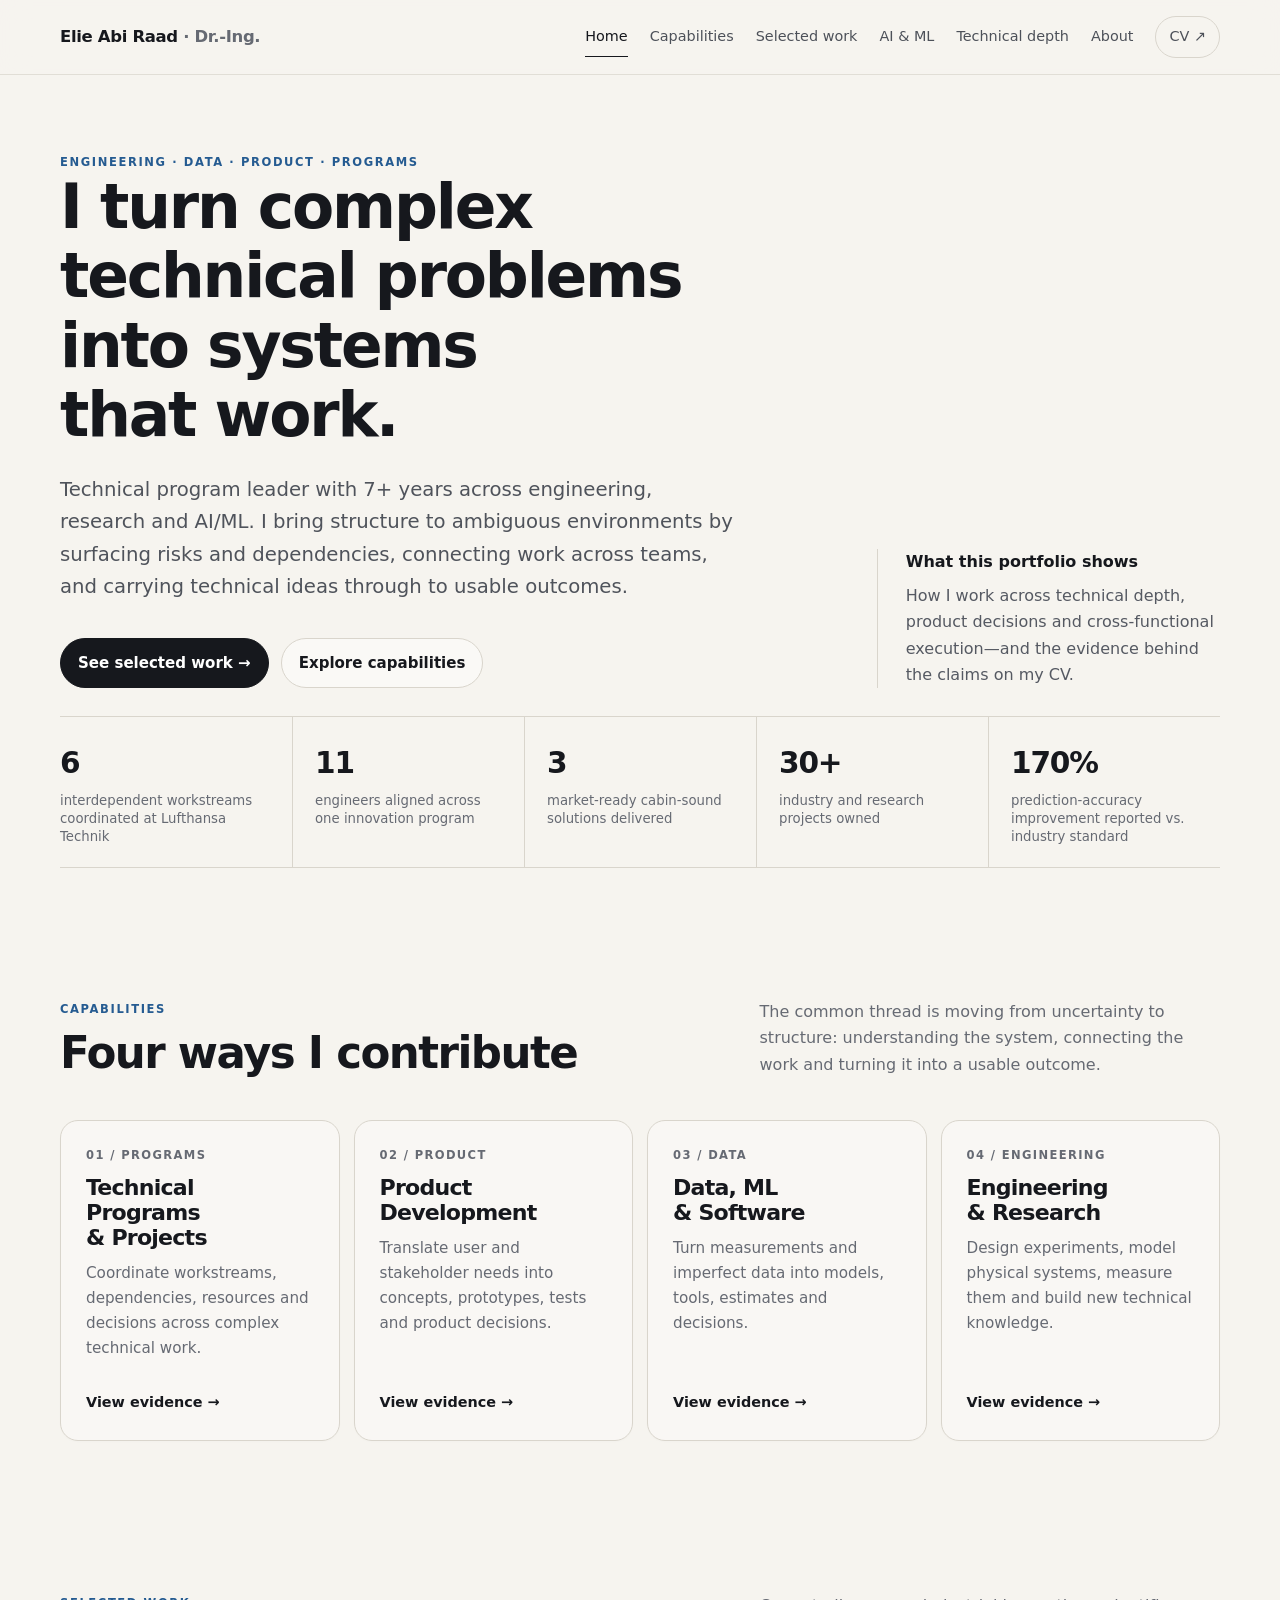
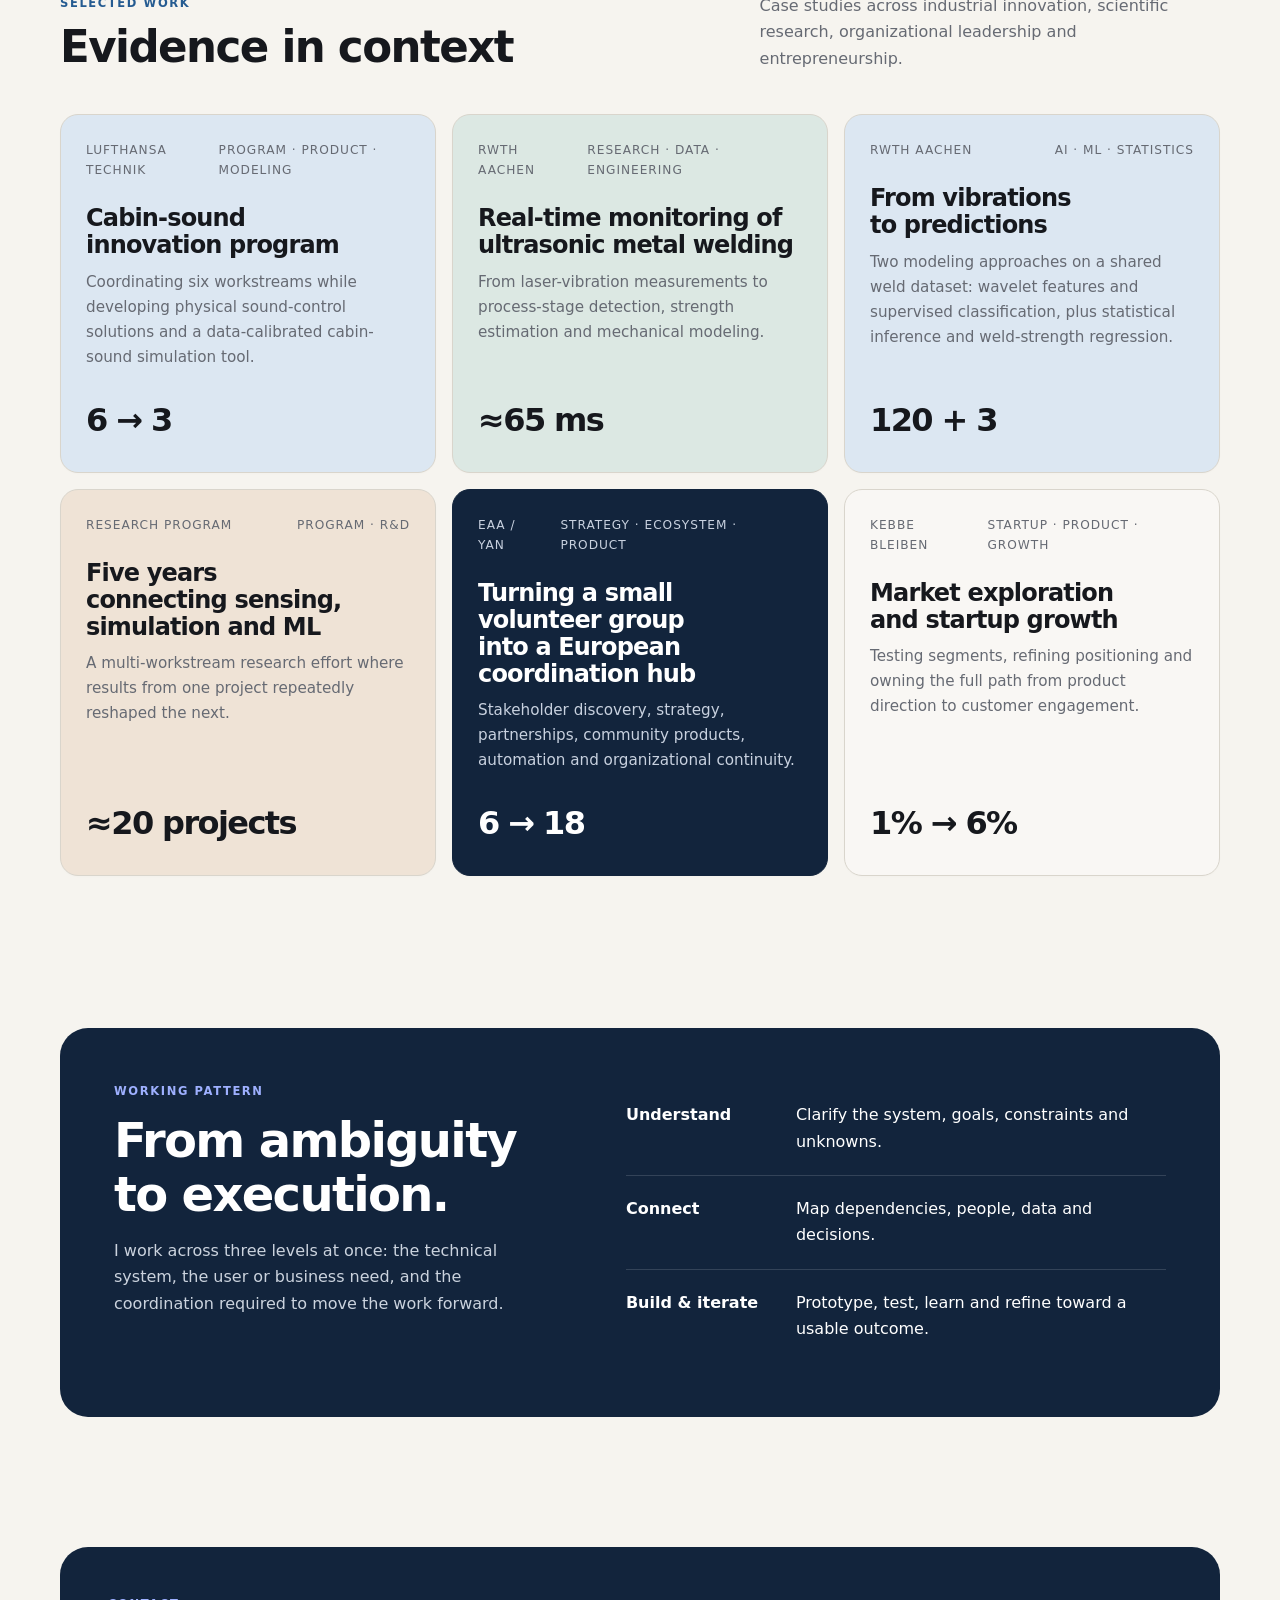
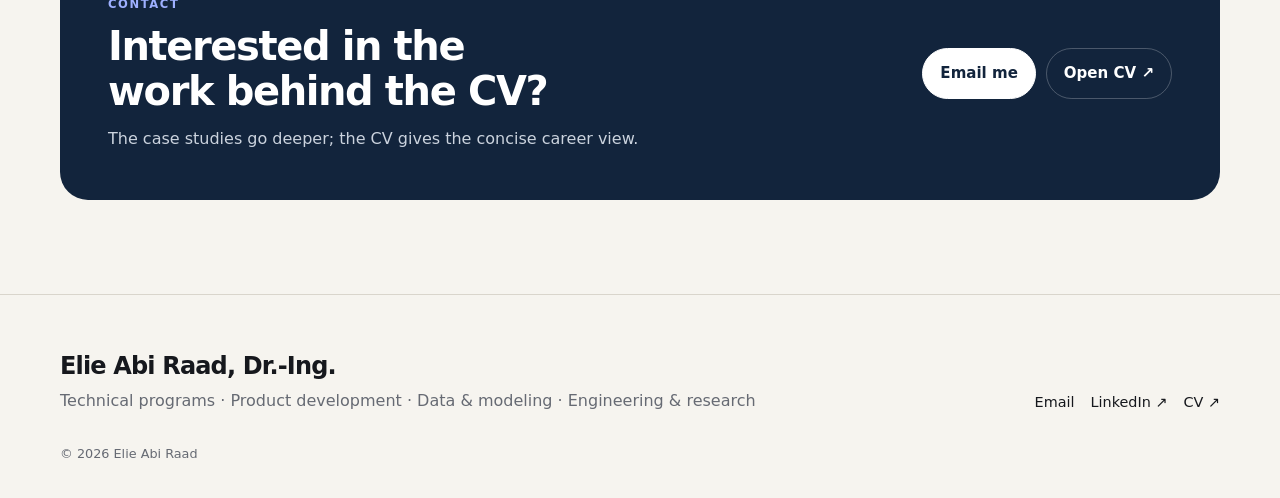
==== commit 5d0f9e9d: "Unifying the themes" ====
--- a/index.html
+++ b/index.html
@@ -1,4 +1,4 @@
-<!doctype html><html lang="en"><head><meta charset="utf-8"><meta name="viewport" content="width=device-width,initial-scale=1"><title>Elie Abi Raad, Dr.-Ing. — Portfolio</title><meta name="description" content="Technical program, product, data and engineering portfolio of Elie Abi Raad, Dr.-Ing."><meta name="theme-color" content="#f6f4ef"><link rel="icon" href="assets/favicon.svg" type="image/svg+xml"><link rel="stylesheet" href="assets/styles.css"></head><body><nav class="nav"><div class="container nav-inner"><a class="brand" href="index.html">Elie Abi Raad <span>· Dr.-Ing.</span></a><button class="menu-btn" aria-label="Open navigation">☰</button><div class="nav-links"><a class="active" href="index.html">Home</a><a href="capabilities.html">Capabilities</a><a href="work.html">Selected work</a><a class="ai-nav-link" href="work/machine-learning.html">AI &amp; ML</a><a href="expertise.html">Technical depth</a><a href="about.html">About</a><a class="cv-link" href="Elie_Abi_Raad_CV.pdf" target="_blank">CV ↗</a></div></div></nav><main>
+<!doctype html><html lang="en"><head><meta charset="utf-8"><meta name="viewport" content="width=device-width,initial-scale=1"><title>Elie Abi Raad, Dr.-Ing. — Portfolio</title><meta name="description" content="Technical program, product, data and engineering portfolio of Elie Abi Raad, Dr.-Ing."><meta name="theme-color" content="#f6f4ef"><link rel="icon" href="assets/favicon.svg" type="image/svg+xml"><link rel="stylesheet" href="assets/styles.css?v=20261106b"></head><body><nav class="nav"><div class="container nav-inner"><a class="brand" href="index.html">Elie Abi Raad <span>· Dr.-Ing.</span></a><button class="menu-btn" aria-label="Open navigation">☰</button><div class="nav-links"><a class="active" href="index.html">Home</a><a href="capabilities.html">Capabilities</a><a href="work.html">Selected work</a><a class="ai-nav-link" href="work/machine-learning.html">AI &amp; ML</a><a href="expertise.html">Technical depth</a><a href="about.html">About</a><a class="cv-link" href="Elie_Abi_Raad_CV.pdf" target="_blank">CV ↗</a></div></div></nav><main>
 <section class="hero"><div class="container"><div class="hero-grid"><div><div class="kicker">Engineering · Data · Product · Programs</div><h1>I turn complex technical problems into systems that work.</h1><p class="lead">Technical program leader with 7+ years across engineering, research and AI/ML. I bring structure to ambiguous environments by surfacing risks and dependencies, connecting work across teams, and carrying technical ideas through to usable outcomes.</p><div class="hero-actions"><a class="btn primary" href="work.html">See selected work →</a><a class="btn ghost" href="capabilities.html">Explore capabilities</a></div></div><div class="hero-side"><strong>What this portfolio shows</strong>How I work across technical depth, product decisions and cross-functional execution—and the evidence behind the claims on my CV.</div></div><div class="proofbar"><div class="proof"><strong>6</strong><span>interdependent workstreams coordinated at Lufthansa Technik</span></div><div class="proof"><strong>11</strong><span>engineers aligned across one innovation program</span></div><div class="proof"><strong>3</strong><span>market-ready cabin-sound solutions delivered</span></div><div class="proof"><strong>30+</strong><span>industry and research projects owned</span></div><div class="proof"><strong>170%</strong><span>prediction-accuracy improvement reported vs. industry standard</span></div></div></div></section>
 <section class="section"><div class="container"><div class="section-head"><div><div class="kicker">Capabilities</div><h2>Four ways I contribute</h2></div><p>The common thread is moving from uncertainty to structure: understanding the system, connecting the work and turning it into a usable outcome.</p></div><div class="grid-4">
 <a class="card" href="capabilities.html#programs"><div><div class="num">01 / Programs</div><h3>Technical Programs &amp; Projects</h3><p>Coordinate workstreams, dependencies, resources and decisions across complex technical work.</p></div><span class="link">View evidence →</span></a>
--- a/assets/styles.css
+++ b/assets/styles.css
@@ -3,35 +3,33 @@
   --bg:#f6f4ef; --paper:#fbfaf7; --ink:#16181d; --muted:#666a73; --line:#d9d5cc;
   --blue:#255b91; --blue2:#dce7f2; --navy:#12243c; --green:#315f54; --green2:#dce8e3;
   --warm:#8a5b34; --warm2:#efe3d6; --accent:#6c78c9; --shadow:0 18px 55px rgba(22,24,29,.08);
-  --radius:20px; --max:1180px;
+  --radius:18px; --max:1160px;
 }
 *{box-sizing:border-box}
-html{scroll-behavior:smooth}
-body{margin:0;background:var(--bg);color:var(--ink);font-family:Inter,ui-sans-serif,system-ui,-apple-system,BlinkMacSystemFont,"Segoe UI",sans-serif;line-height:1.6}
+html{scroll-behavior:smooth;scroll-padding-top:100px}
+body{margin:0;background:var(--bg);color:var(--ink);font-family:Inter,ui-sans-serif,system-ui,-apple-system,BlinkMacSystemFont,"Segoe UI",sans-serif;line-height:1.65;-webkit-font-smoothing:antialiased}
 a{color:inherit;text-decoration:none}
 img{display:block;max-width:100%}
 button{font:inherit}
 .container{width:min(var(--max),calc(100% - 40px));margin:0 auto}
 .nav{position:sticky;top:0;z-index:50;background:rgba(246,244,239,.92);backdrop-filter:blur(14px);border-bottom:1px solid rgba(217,213,204,.7)}
-.nav-inner{height:76px;display:flex;align-items:center;justify-content:space-between;gap:24px}
+.nav-inner{height:74px;display:flex;align-items:center;justify-content:space-between;gap:24px}
 .brand{font-weight:760;letter-spacing:-.02em;font-size:1.03rem;white-space:nowrap}
 .brand span{font-weight:560;color:var(--muted)}
-.nav-links{display:flex;align-items:center;gap:26px;font-size:.93rem;color:#4d5159}
+.nav-links{display:flex;align-items:center;gap:22px;font-size:.9rem;color:#4d5159}
 .nav-links a{padding:8px 0;border-bottom:1px solid transparent}
 .nav-links a:hover,.nav-links a.active{color:var(--ink);border-bottom-color:var(--ink)}
 .nav-links .cv-link{border:1px solid var(--line);padding:8px 13px;border-radius:999px}
 .nav-links .cv-link:hover{border-color:var(--ink)}
 .menu-btn{display:none;border:0;background:none;font-size:1.4rem;cursor:pointer}
-.nav-links .ai-nav-link{font-weight:750;color:var(--green);border-bottom-color:rgba(49,95,84,.35)}
-.nav-links .ai-nav-link:hover{border-bottom-color:var(--green)}
 .inline-case-link{color:var(--blue);font-weight:700;text-decoration:underline;text-underline-offset:3px}
 @media(max-width:1100px) and (min-width:901px){.nav-inner{gap:15px}.brand{font-size:.95rem}.nav-links{gap:12px;font-size:.82rem}}
-.hero{padding:108px 0 64px}
-.hero-grid{display:grid;grid-template-columns:1.25fr .75fr;gap:70px;align-items:end}
+.hero{padding:78px 0 55px}
+.hero-grid{display:grid;grid-template-columns:minmax(0,1.45fr) minmax(260px,.65fr);gap:clamp(30px,4vw,65px);align-items:end}
 .kicker{text-transform:uppercase;letter-spacing:.14em;font-size:.72rem;font-weight:760;color:var(--blue)}
-h1,h2,h3{margin:0;line-height:1.08;letter-spacing:-.035em}
-h1{font-size:clamp(3.15rem,7.2vw,6.3rem);max-width:930px}
-.hero .lead{font-size:clamp(1.1rem,2.1vw,1.35rem);color:#4f535b;max-width:730px;margin:28px 0 0}
+h1,h2,h3{margin:0;line-height:1.13;letter-spacing:-.035em;text-wrap:balance}
+h1{font-size:clamp(3rem,4.8vw,4.85rem);max-width:930px}
+.hero .lead{font-size:clamp(1.04rem,1.55vw,1.23rem);color:#4f535b;max-width:680px;margin:24px 0 0;line-height:1.65}
 .hero-side{border-left:1px solid var(--line);padding-left:28px;color:#555962}
 .hero-side strong{display:block;color:var(--ink);font-size:1rem;margin-bottom:7px}
 .hero-actions{display:flex;flex-wrap:wrap;gap:12px;margin-top:34px}
@@ -40,34 +38,34 @@
 .btn.primary{background:var(--ink);color:white;border-color:var(--ink)}
 .btn.ghost{background:rgba(255,255,255,.4)}
 .proofbar{display:grid;grid-template-columns:repeat(5,1fr);border-top:1px solid var(--line);border-bottom:1px solid var(--line);margin:28px 0 0}
-.proof{padding:25px 18px 24px 0}
+.proof{padding:22px 18px 21px 0}
 .proof+.proof{border-left:1px solid var(--line);padding-left:22px}
 .proof strong{display:block;font-size:1.85rem;letter-spacing:-.04em}
 .proof span{display:block;color:var(--muted);font-size:.83rem;line-height:1.35;margin-top:4px}
-.section{padding:94px 0}
-.section.tight{padding:68px 0}
+.section{padding:76px 0}
+.section.tight{padding:54px 0}
 .section-head{display:grid;grid-template-columns:1fr .72fr;gap:60px;align-items:end;margin-bottom:42px}
-.section-head h2{font-size:clamp(2.25rem,4.2vw,4rem);margin-top:10px}
+.section-head h2{font-size:clamp(2rem,3.4vw,3.15rem);margin-top:10px}
 .section-head p{color:var(--muted);margin:0;max-width:520px}
 .grid-4{display:grid;grid-template-columns:repeat(4,1fr);gap:14px}
 .grid-3{display:grid;grid-template-columns:repeat(3,1fr);gap:16px}
-.card{border:1px solid var(--line);border-radius:var(--radius);padding:25px;background:rgba(255,255,255,.28);min-height:250px;display:flex;flex-direction:column;justify-content:space-between;transition:.2s ease}
+.card{border:1px solid var(--line);border-radius:var(--radius);padding:25px;background:rgba(255,255,255,.28);min-height:215px;display:flex;flex-direction:column;justify-content:space-between;transition:.2s ease}
 .card:hover{transform:translateY(-3px);box-shadow:var(--shadow);background:var(--paper)}
 .card h3{font-size:1.38rem;margin:11px 0 10px}
 .card p{color:var(--muted);margin:0;font-size:.95rem}
 .num{font-size:.72rem;text-transform:uppercase;letter-spacing:.12em;color:var(--muted);font-weight:750}
 .link{font-weight:700;font-size:.9rem;margin-top:30px}
-.project-card{min-height:330px}
+.project-card{min-height:290px}
 .project-card .eyebrow{display:flex;justify-content:space-between;gap:15px;color:var(--muted);font-size:.76rem;text-transform:uppercase;letter-spacing:.08em}
-.project-card h3{font-size:1.72rem;margin-top:32px}
-.project-card .metric{font-size:2.5rem;letter-spacing:-.05em;font-weight:760;margin-top:34px}
+.project-card h3{font-size:1.5rem;margin-top:25px}
+.project-card .metric{font-size:2rem;letter-spacing:-.05em;font-weight:760;margin-top:24px}
 .project-card.blue{background:var(--blue2)} .project-card.green{background:var(--green2)} .project-card.warm{background:var(--warm2)} .project-card.dark{background:var(--navy);color:white;border-color:var(--navy)} .project-card.dark p,.project-card.dark .eyebrow{color:#c8d1df}
 .reading-path{border-radius:28px;background:var(--navy);color:#fff;padding:54px;display:grid;grid-template-columns:.9fr 1.1fr;gap:70px}
 .reading-path p{color:#cbd3de}
 .path-row{display:grid;grid-template-columns:150px 1fr;gap:20px;padding:20px 0;border-bottom:1px solid rgba(255,255,255,.14)}
 .path-row:last-child{border-bottom:0}
-.page-hero{padding:96px 0 65px;border-bottom:1px solid var(--line)}
-.page-hero h1{font-size:clamp(2.8rem,5.8vw,5.25rem);max-width:1000px;margin-top:12px}
+.page-hero{padding:75px 0 55px;border-bottom:1px solid var(--line)}
+.page-hero h1{font-size:clamp(2.65rem,4.7vw,4.5rem);max-width:970px;margin-top:12px}
 .page-hero p{max-width:780px;font-size:1.15rem;color:var(--muted);margin:25px 0 0}
 .cap-block{display:grid;grid-template-columns:.42fr 1fr;gap:70px;padding:62px 0;border-bottom:1px solid var(--line)}
 .cap-block h2{font-size:2.25rem;margin-top:8px}
@@ -86,19 +84,20 @@
 .work-card p{color:var(--muted);margin:0}
 .tags{display:flex;gap:7px;flex-wrap:wrap;margin-top:24px}
 .work-card>strong{margin-top:32px}
-.case-hero{padding:88px 0 54px}
-.case-hero h1{font-size:clamp(2.8rem,6vw,5.5rem);max-width:1040px;margin-top:12px}
+.case-hero{padding:70px 0 48px}
+.case-hero h1{font-size:clamp(2.75rem,4.75vw,4.55rem);max-width:1000px;margin-top:12px}
 .case-sub{display:grid;grid-template-columns:1fr .58fr;gap:70px;margin-top:28px}
 .case-sub .lead{font-size:1.18rem;color:#50545c;margin:0}
 .case-meta{display:grid;grid-template-columns:1fr 1fr;gap:18px;border-left:1px solid var(--line);padding-left:28px}
 .meta-item small{display:block;text-transform:uppercase;letter-spacing:.1em;color:var(--muted);font-size:.67rem;font-weight:740}.meta-item strong{display:block;margin-top:5px}
-.case-body{display:grid;grid-template-columns:250px 1fr;gap:70px;padding:64px 0 95px}
+.case-body{display:grid;grid-template-columns:205px minmax(0,1fr);gap:48px;padding:62px 0 82px}
+.case-content{min-width:0;max-width:845px}
 .case-toc{position:sticky;top:105px;align-self:start;font-size:.86rem;color:var(--muted)}
 .case-toc a{display:block;padding:8px 0}.case-toc a:hover{color:var(--ink)}
 .case-content section{padding:0 0 72px;scroll-margin-top:105px}
-.case-content h2{font-size:2.35rem;margin-bottom:20px}
+.case-content h2{font-size:clamp(1.8rem,3vw,2.3rem);margin-bottom:20px}
 .case-content h3{font-size:1.35rem;margin:30px 0 12px}
-.case-content p{font-size:1.03rem;color:#474b53;max-width:820px}
+.case-content p{font-size:1.01rem;color:#474b53;max-width:72ch;line-height:1.78}
 .case-content ul{color:#474b53;padding-left:1.2rem;max-width:820px}
 .case-content li{margin:8px 0}
 .stat-grid{display:grid;grid-template-columns:repeat(4,1fr);gap:12px;margin:28px 0}
@@ -113,7 +112,7 @@
 .callout{border-left:3px solid var(--blue);padding:4px 0 4px 22px;margin:28px 0;max-width:820px}.callout strong{display:block;margin-bottom:5px}.callout p{margin:0}
 .figure-grid{display:grid;grid-template-columns:1fr 1fr;gap:16px;margin:30px 0}
 .figure{border:1px solid var(--line);border-radius:18px;overflow:hidden;background:white}
-.figure img{width:100%;height:320px;object-fit:cover;background:#fff}.figure.tall img{height:420px;object-fit:contain;padding:10px}
+.figure img{display:block;width:auto;max-width:100%;height:auto;max-height:410px;object-fit:contain;background:#fff;margin:auto;padding:12px}.figure.tall img{height:auto;max-height:490px;object-fit:contain;padding:14px}
 .figure figcaption{padding:13px 16px;color:var(--muted);font-size:.78rem;border-top:1px solid var(--line)}
 .source-list{padding:0;margin:18px 0 0;list-style:none}.source-list li{padding:9px 0;border-bottom:1px solid var(--line)}.source-list a{text-decoration:underline;text-underline-offset:3px}
 .expertise-grid{display:grid;grid-template-columns:repeat(2,1fr);gap:16px}
@@ -128,13 +127,13 @@
 .footer-grid{display:flex;justify-content:space-between;align-items:end;gap:30px}.footer h2{font-size:1.5rem}.footer p{color:var(--muted);margin:8px 0 0}.footer-links{display:flex;gap:16px;flex-wrap:wrap;font-size:.9rem}.small{font-size:.8rem;color:var(--muted)}
 @media(max-width:900px){
   .menu-btn{display:block}.nav-links{display:none;position:absolute;left:20px;right:20px;top:68px;background:var(--paper);border:1px solid var(--line);border-radius:16px;padding:16px;box-shadow:var(--shadow);flex-direction:column;align-items:stretch;gap:3px}.nav-links.open{display:flex}.nav-links a{padding:10px 8px}
-  .hero{padding-top:72px}.hero-grid,.section-head,.reading-path,.case-sub,.case-body,.cap-block,.contact-card{grid-template-columns:1fr;gap:30px}.hero-side,.case-meta{border-left:0;border-top:1px solid var(--line);padding:24px 0 0}.case-body{padding-top:38px}.case-toc{display:none}
+  .hero{padding-top:58px}.hero-grid,.section-head,.reading-path,.case-sub,.case-body,.cap-block,.contact-card{grid-template-columns:1fr;gap:30px}.hero-side,.case-meta{border-left:0;border-top:1px solid var(--line);padding:24px 0 0}.case-body{padding-top:38px}.case-toc{display:none}
   .grid-4{grid-template-columns:1fr 1fr}.grid-3{grid-template-columns:1fr 1fr}.proofbar{grid-template-columns:repeat(2,1fr)}.proof:nth-child(odd){border-left:0;padding-left:0}.proof:nth-child(even){border-left:1px solid var(--line);padding-left:18px}.proof:last-child{border-top:1px solid var(--line)}
   .stat-grid{grid-template-columns:1fr 1fr}.program-map{grid-template-columns:1fr 1fr}.work-grid{grid-template-columns:1fr}.figure-grid{grid-template-columns:1fr}.expertise-grid{grid-template-columns:1fr}.timeline-item{grid-template-columns:1fr;gap:5px}
 }
 @media(max-width:600px){
   .container{width:min(var(--max),calc(100% - 28px))}.nav-inner{height:68px}.brand{font-size:.92rem}.brand span{display:none}
-  h1{font-size:3rem}.grid-4,.grid-3{grid-template-columns:1fr}.section{padding:70px 0}.proofbar{grid-template-columns:1fr}.proof,.proof:nth-child(even),.proof:nth-child(odd){border-left:0!important;border-top:1px solid var(--line);padding:18px 0}.proof:first-child{border-top:0}.cap-list{grid-template-columns:1fr}.stat-grid,.program-map{grid-template-columns:1fr}.reading-path{padding:32px}.path-row{grid-template-columns:1fr;gap:5px}.case-meta{grid-template-columns:1fr}.figure img{height:auto}.figure.tall img{height:auto}.contact-card{padding:32px}.footer-grid{align-items:flex-start;flex-direction:column}
+  h1{font-size:clamp(2.5rem,10vw,3.35rem)}.grid-4,.grid-3{grid-template-columns:1fr}.section{padding:58px 0}.proofbar{grid-template-columns:1fr}.proof,.proof:nth-child(even),.proof:nth-child(odd){border-left:0!important;border-top:1px solid var(--line);padding:18px 0}.proof:first-child{border-top:0}.cap-list{grid-template-columns:1fr}.stat-grid,.program-map{grid-template-columns:1fr}.reading-path{padding:28px}.path-row{grid-template-columns:1fr;gap:5px}.case-meta{grid-template-columns:1fr}.figure img{height:auto}.figure.tall img{height:auto}.contact-card{padding:28px}.footer-grid{align-items:flex-start;flex-direction:column}
 }
 
 
@@ -143,7 +142,7 @@
 .paper-breadcrumb{color:var(--muted);font-size:.84rem;margin:0 0 42px}
 .paper-breadcrumb a{text-decoration:underline;text-underline-offset:3px;text-decoration-color:var(--line)}
 .paper-breadcrumb span{padding:0 7px;color:#a3a09b}
-.paper-hero h1{max-width:1100px;font-size:clamp(2.8rem,5.9vw,5.25rem);letter-spacing:-.052em;line-height:1.035}
+.paper-hero h1{max-width:1000px;font-size:clamp(2.7rem,4.7vw,4.45rem);letter-spacing:-.045em;line-height:1.1}
 .paper-hero-bottom{display:grid;grid-template-columns:1.1fr .7fr;gap:36px;align-items:end;margin-top:28px}
 .paper-lede{font-size:clamp(1.1rem,1.75vw,1.3rem);line-height:1.62;color:#51555c;max-width:790px;margin:0}
 .paper-hero-actions{display:flex;gap:10px;flex-wrap:wrap;justify-content:flex-end}
@@ -151,9 +150,9 @@
 .paper-label-row span:before{content:"•";margin-right:8px;color:var(--blue)}
 .paper-photo-wrap{margin-top:2px}
 .paper-photo{margin:0;border:1px solid var(--line);border-radius:0 0 20px 20px;overflow:hidden;background:var(--paper)}
-.paper-photo a{display:block;overflow:hidden;background:#d8dce1}
-.paper-photo img{width:100%;height:clamp(330px,45vw,560px);object-fit:cover;object-position:center 58%;transition:transform .35s ease}
-.paper-photo a:hover img{transform:scale(1.018)}
+.paper-photo a{display:flex;align-items:center;justify-content:center;overflow:hidden;background:#eae9e4;padding:clamp(10px,2.4vw,24px)}
+.paper-photo img{width:auto;max-width:100%;height:auto;max-height:450px;object-fit:contain;transition:transform .35s ease}
+.paper-photo a:hover img{transform:scale(1.01)}
 .paper-photo figcaption{padding:14px 21px;color:var(--muted);font-size:.86rem;line-height:1.5}
 .paper-photo figcaption strong{color:var(--ink)}.paper-photo figcaption span,.paper-figure figcaption span{color:#767a82}
 .paper-proof{display:grid;grid-template-columns:repeat(4,1fr);border-bottom:1px solid var(--line);padding:26px 0 29px;gap:16px}
@@ -165,7 +164,7 @@
 .paper-case-body .case-toc a:hover{border-left-color:var(--blue);color:var(--blue)}
 .paper-content section{padding-bottom:82px;border-bottom:1px solid var(--line);margin-bottom:70px}
 .paper-content section:last-child{border-bottom:0;margin-bottom:0;padding-bottom:0}
-.paper-content h2{font-size:clamp(2rem,3.25vw,2.85rem);max-width:770px;line-height:1.15;margin:12px 0 20px}
+.paper-content h2{font-size:clamp(1.85rem,2.9vw,2.4rem);max-width:770px;line-height:1.2;margin:12px 0 20px}
 .paper-content p{font-size:1.04rem;line-height:1.78;margin:17px 0}
 .paper-content a:not(.btn){color:var(--blue)}
 .paper-pullquote{border-left:3px solid var(--blue);padding:18px 0 18px 25px;margin:28px 0;color:var(--navy);font-weight:630;line-height:1.46;font-size:clamp(1.2rem,2vw,1.56rem);max-width:780px}
@@ -178,12 +177,14 @@
 .paper-steps>div{border:1px solid var(--line);border-radius:13px;background:var(--paper);padding:18px;min-width:0}
 .paper-steps span{display:block;color:var(--blue);font-size:.7rem;font-weight:750;letter-spacing:.1em;margin-bottom:8px}
 .paper-steps strong{display:block;font-size:1.08rem}.paper-steps small{display:block;color:var(--muted);font-size:.78rem;line-height:1.35;margin-top:5px}
-.paper-figure-pair{display:grid;grid-template-columns:1fr 1fr;gap:16px;margin-top:28px}
-.paper-figure{margin:30px 0 26px;border:1px solid var(--line);border-radius:15px;overflow:hidden;background:#fff}
+.paper-figure-pair{display:grid;grid-template-columns:minmax(0,1fr);gap:22px;margin-top:28px}
+.paper-figure{margin:30px 0 26px;border:1px solid var(--line);border-radius:15px;overflow:hidden;background:#fff;max-width:800px}
 .paper-figure-pair .paper-figure{margin:0}
-.paper-figure a{display:block;overflow:hidden;background:white}
-.paper-figure img{width:100%;height:auto;object-fit:contain;background:white}
-.paper-figure-pair .paper-figure img{aspect-ratio:1.7;object-fit:contain}
+.paper-figure a{display:flex;justify-content:center;align-items:center;position:relative;min-width:0;overflow:hidden;background:#fff;padding:clamp(8px,1.5vw,18px)}
+.paper-figure a::after{content:"Open full-size figure ↗";position:absolute;right:12px;top:12px;background:rgba(251,250,247,.94);border:1px solid var(--line);border-radius:999px;padding:6px 11px;font-size:.72rem;color:var(--blue);font-weight:750;box-shadow:0 3px 12px rgba(0,0,0,.04)}
+.paper-figure a:hover::after,.paper-figure a:focus-visible::after{background:var(--blue);color:#fff}
+.paper-figure img{display:block;width:auto;height:auto;max-width:100%;max-height:450px;object-fit:contain;background:white}
+.paper-figure-pair .paper-figure img{aspect-ratio:auto;max-height:440px}
 .paper-figure figcaption{padding:13px 18px 15px;font-size:.84rem;line-height:1.55;color:var(--muted);border-top:1px solid var(--line)}
 .paper-figure figcaption strong{color:var(--ink)}
 .paper-figure-wide{margin:30px 0}
@@ -203,5 +204,15 @@
 .paper-smallnote{font-size:.83rem!important;color:var(--muted)!important;margin-top:26px!important}
 @media(max-width:1080px){.paper-hero-bottom{grid-template-columns:1fr}.paper-hero-actions{justify-content:flex-start}.paper-case-body{gap:35px;grid-template-columns:200px 1fr}}
 @media(max-width:900px){.paper-case-body{grid-template-columns:1fr}.paper-proof{grid-template-columns:repeat(2,1fr)}.paper-proof>div:nth-child(3){border:0;padding-left:0}.paper-related{grid-template-columns:1fr}}
-@media(max-width:600px){.paper-hero{padding-top:25px}.paper-breadcrumb{margin-bottom:26px}.paper-label-row{gap:8px 16px}.paper-photo img{height:auto}.paper-proof{gap:14px}.paper-proof>div{padding-left:14px}.paper-proof strong{font-size:1.68rem}.paper-proof span{font-size:.79rem}.paper-figure-pair,.paper-detail-grid,.paper-skill-grid{grid-template-columns:1fr}.paper-steps{grid-template-columns:repeat(2,1fr)}.paper-steps>div{padding:13px}.paper-content section{padding-bottom:54px;margin-bottom:53px}.paper-detection-steps li{display:block}.paper-detection-steps strong{display:block;max-width:none;margin-bottom:6px}.paper-related{padding:24px}.paper-hero h1{font-size:clamp(2.75rem,9vw,3.5rem)}}
+@media(max-width:600px){.paper-hero{padding-top:25px}.paper-breadcrumb{margin-bottom:26px}.paper-label-row{gap:8px 16px}.paper-photo img{height:auto;max-height:330px}.paper-proof{gap:14px}.paper-proof>div{padding-left:14px}.paper-proof strong{font-size:1.5rem}.paper-proof span{font-size:.79rem}.paper-figure-pair,.paper-detail-grid,.paper-skill-grid{grid-template-columns:1fr}.paper-figure img{max-height:330px}.paper-figure a::after{position:static;align-self:flex-end;margin-left:8px;display:none}.paper-steps{grid-template-columns:repeat(2,1fr)}.paper-steps>div{padding:13px}.paper-content section{padding-bottom:54px;margin-bottom:53px}.paper-detection-steps li{display:block}.paper-detection-steps strong{display:block;max-width:none;margin-bottom:6px}.paper-related{padding:24px}.paper-hero h1{font-size:clamp(2.35rem,8.5vw,3rem)}}
 @media(prefers-reduced-motion:reduce){.paper-photo img{transition:none}}
+
+/* Shared interaction and readability polish across the portfolio. */
+:focus-visible{outline:3px solid var(--blue);outline-offset:3px}
+.case-content section,.cap-block{scroll-margin-top:100px}
+.card,.work-card,.expertise-card{box-shadow:0 1px 2px rgba(0,0,0,.015)}
+.paper-content a,.case-content a{overflow-wrap:anywhere}
+@media(max-width:1100px){.paper-case-body{gap:30px;grid-template-columns:180px minmax(0,1fr)}}
+@media(max-width:900px){.paper-case-body{grid-template-columns:1fr}.case-content{max-width:100%}.figure-grid{grid-template-columns:1fr}.figure img{max-height:420px}}
+@media(max-width:600px){.hero-grid{gap:30px}.hero-side{padding-top:20px}.nav-links{left:14px;right:14px}.paper-figure figcaption{font-size:.84rem}.case-content h2{font-size:clamp(1.7rem,7.6vw,2.15rem)}.paper-related .btn{white-space:normal}}
+@media(prefers-reduced-motion:reduce){html{scroll-behavior:auto}.card,.work-card,.paper-photo img{transition:none}}
